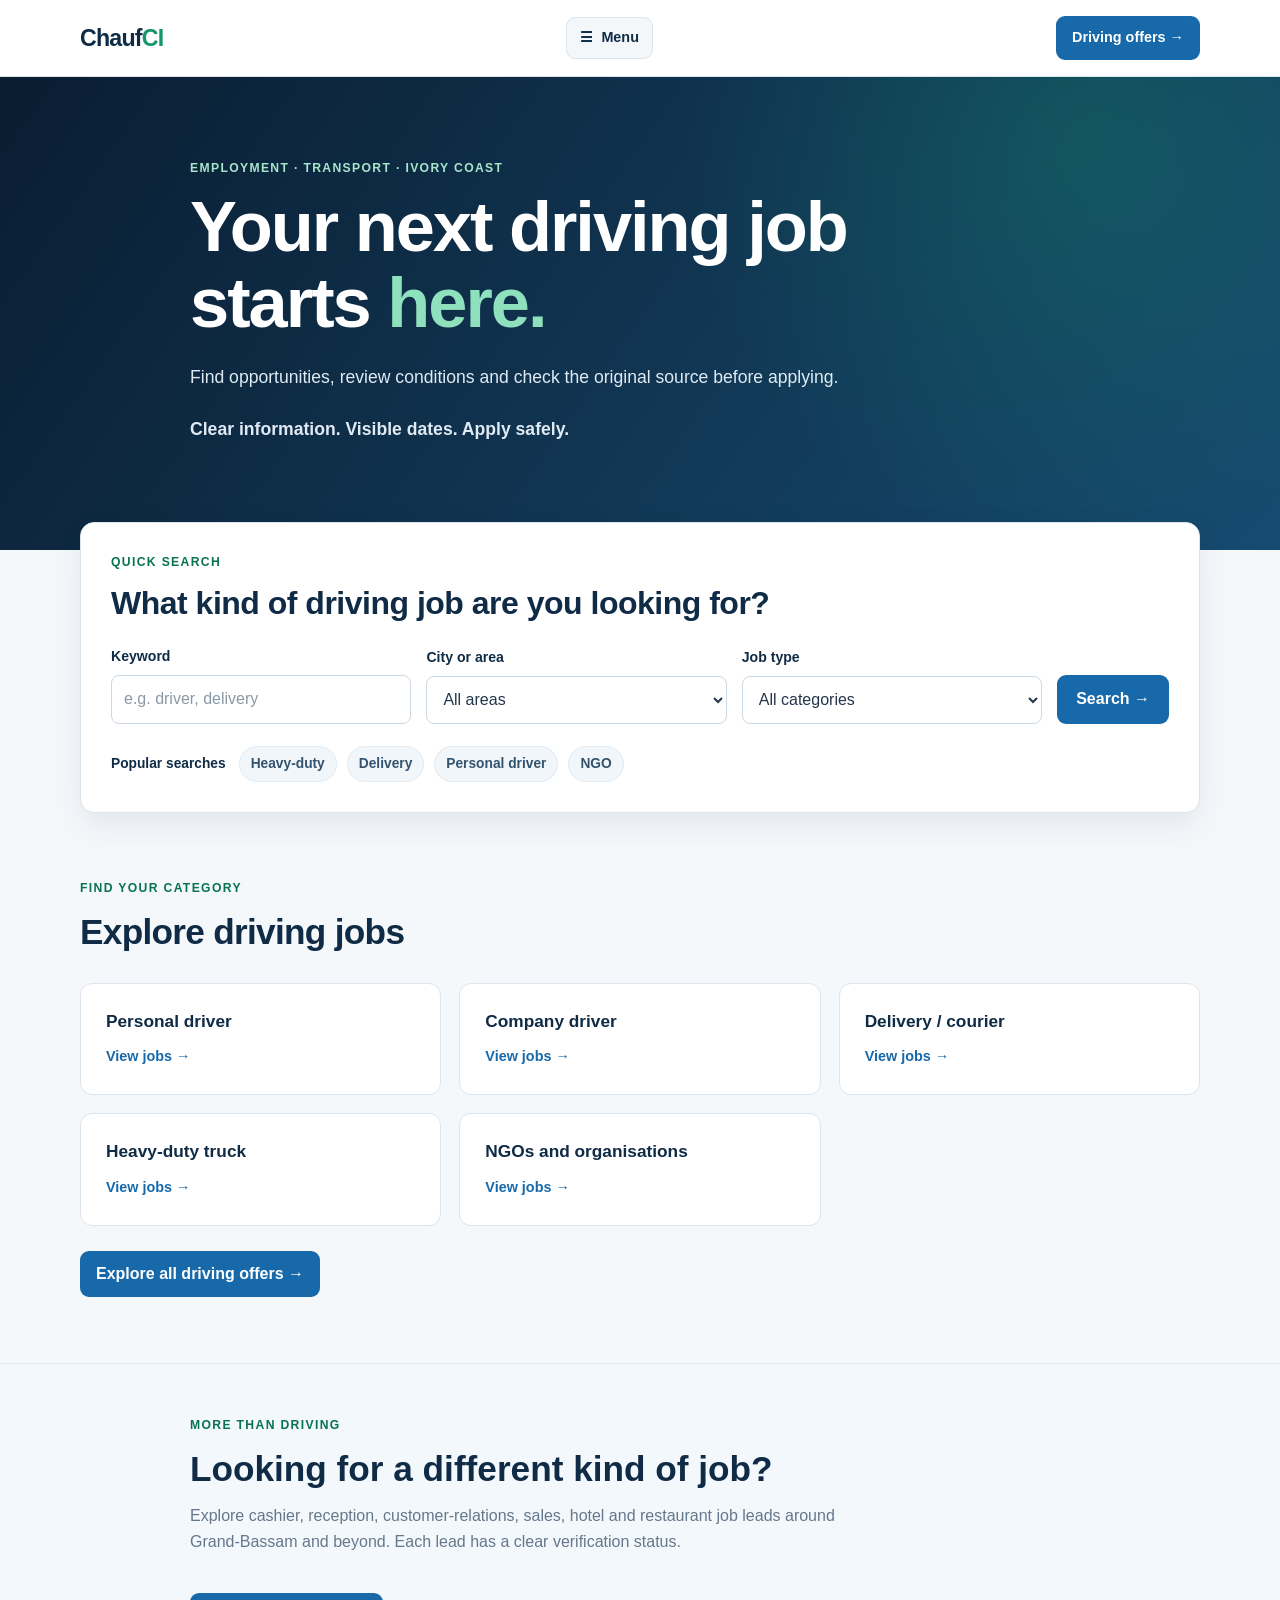
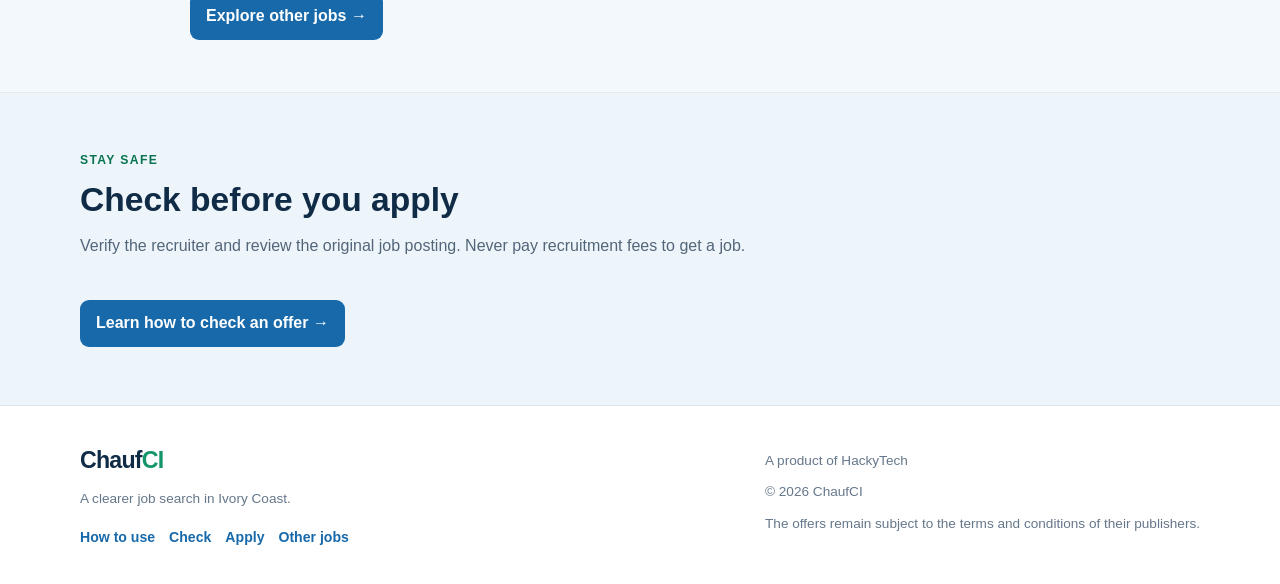
==== index.html @ e32bd2e8 "Remove public GitHub profile link from HackyTech attribution" ====
<!doctype html>
<html lang="en">
<head>
  <meta charset="utf-8">
  <meta name="viewport" content="width=device-width, initial-scale=1">
  <meta name="theme-color" content="#102b46">
  <meta name="description" content="Discover driver jobs and other work opportunities across Côte d'Ivoire with ChaufCI.">
  <title>ChaufCI — Jobs in Côte d'Ivoire</title>
  <link rel="stylesheet" href="style.css">
  <style>
    .careers-promo { padding: 52px 0; background: #f3f8fc; border-top: 1px solid #e1ebf3; }
    .careers-promo .container { max-width: 900px; }
    .careers-promo h2 { margin: 0 0 12px; color: var(--navy); font-size: clamp(1.6rem, 3vw, 2.2rem); }
    .careers-promo .button { display: inline-flex; align-items: center; justify-content: center; min-height: 45px; margin-top: 10px; padding: 10px 16px; color: #fff; background: var(--blue); border-radius: 9px; font-weight: 750; }
  </style>
</head>
<body>
  <header class="site-header">
    <div class="container">
      <a class="logo" href="index.html" aria-label="ChaufCI home">Chauf<span class="logo-accent">CI</span></a>
      <details class="nav-drawer">
        <summary aria-label="Open navigation menu"><span aria-hidden="true">☰</span><span>Menu</span></summary>
        <nav aria-label="Main navigation">
          <a href="jobs.html">Driving jobs</a>
          <a href="careers.html">Other jobs · Careers</a>
          <a href="how-to-use.html">How to use</a>
          <a href="check.html">Check</a>
          <a href="apply.html">Apply</a>
        </nav>
      </details>
      <a class="nav-cta" href="jobs.html">Driving offers →</a>
    </div>
  </header>
  <main>
    <section class="hero">
      <div class="container">
        <p class="eyebrow">EMPLOYMENT · TRANSPORT · IVORY COAST</p>
        <h1>Your next driving job starts <span>here.</span></h1>
        <p>Find opportunities, review conditions and check the original source before applying.</p>
        <p class="trust-line">Clear information. Visible dates. Apply safely.</p>
      </div>
    </section>
    <section class="search-section home-search">
      <div class="container">
        <p class="section-kicker">QUICK SEARCH</p>
        <h2>What kind of driving job are you looking for?</h2>
        <form id="home-search-form" action="jobs.html" method="get">
          <div class="field"><label for="home-keyword">Keyword</label><input id="home-keyword" name="keyword" type="search" placeholder="e.g. driver, delivery"></div>
          <div class="field"><label for="home-city">City or area</label><select id="home-city" name="city"><option value="">All areas</option><option value="Abidjan">Abidjan</option><option value="Soubré">Soubré</option><option value="Côte d'Ivoire">Other regions</option></select></div>
          <div class="field"><label for="home-category">Job type</label><select id="home-category" name="category"><option value="">All categories</option><option value="personnel">Personal driver</option><option value="entreprise">Company driver</option><option value="livraison">Delivery / courier</option><option value="poids-lourd">Heavy-duty truck</option><option value="organisation">NGO / organisation</option></select></div>
          <button type="submit">Search →</button>
        </form>
        <div class="home-popular"><strong>Popular searches</strong><a href="jobs.html?category=poids-lourd">Heavy-duty</a><a href="jobs.html?category=livraison">Delivery</a><a href="jobs.html?category=personnel">Personal driver</a><a href="jobs.html?category=organisation">NGO</a></div>
      </div>
    </section>
    <section class="section home-categories">
      <div class="container">
        <p class="section-kicker">FIND YOUR CATEGORY</p><h2>Explore driving jobs</h2>
        <div class="steps-grid">
          <a class="step-card category-card" href="jobs.html?category=personnel"><h3>Personal driver</h3><span>View jobs →</span></a>
          <a class="step-card category-card" href="jobs.html?category=entreprise"><h3>Company driver</h3><span>View jobs →</span></a>
          <a class="step-card category-card" href="jobs.html?category=livraison"><h3>Delivery / courier</h3><span>View jobs →</span></a>
          <a class="step-card category-card" href="jobs.html?category=poids-lourd"><h3>Heavy-duty truck</h3><span>View jobs →</span></a>
          <a class="step-card category-card" href="jobs.html?category=organisation"><h3>NGOs and organisations</h3><span>View jobs →</span></a>
        </div>
        <a class="button" href="jobs.html">Explore all driving offers →</a>
      </div>
    </section>
    <section class="careers-promo">
      <div class="container">
        <p class="section-kicker">MORE THAN DRIVING</p>
        <h2>Looking for a different kind of job?</h2>
        <p class="section-description">Explore cashier, reception, customer-relations, sales, hotel and restaurant job leads around Grand-Bassam and beyond. Each lead has a clear verification status.</p>
        <a class="button" href="careers.html">Explore other jobs →</a>
      </div>
    </section>
    <section class="safety-section">
      <div class="container"><div class="safety-content">
        <p class="section-kicker">STAY SAFE</p><h2>Check before you apply</h2>
        <p>Verify the recruiter and review the original job posting. Never pay recruitment fees to get a job.</p>
        <a href="check.html">Learn how to check an offer →</a>
      </div></div>
    </section>
  </main>
  <footer class="site-footer"><div class="container">
    <div><a class="logo" href="index.html">Chauf<span class="logo-accent">CI</span></a><p>A clearer job search in Ivory Coast.</p><nav class="footer-links" aria-label="Job seeker guide"><a href="how-to-use.html">How to use</a><a href="check.html">Check</a><a href="apply.html">Apply</a><a href="careers.html">Other jobs</a></nav></div>
    <div class="footer-credit"><p>A product of HackyTech</p><p>© <span id="year">2026</span> ChaufCI</p><p>The offers remain subject to the terms and conditions of their publishers.</p></div>
  </div></footer>
</body>
</html>
---- style.css ----
/* ==========================================
   ChaufCI — Complete responsive stylesheet
   ========================================== */

:root {
  color-scheme: light;
  --navy: #102b46;
  --navy-deep: #0a1d31;
  --blue: #1769aa;
  --blue-dark: #12558c;
  --green: #14966a;
  --green-dark: #08734e;
  --soft-blue: #eaf3fb;
  --soft-green: #effaf4;
  --background: #f5f8fb;
  --surface: #ffffff;
  --text: #24364a;
  --muted: #65778a;
  --border: #dce5ed;
  --shadow: 0 12px 32px rgba(16, 43, 70, 0.08);
  --radius: 14px;
  --container-width: 1120px;
}

* {
  box-sizing: border-box;
}

html {
  scroll-behavior: smooth;
  scroll-padding-top: 24px;
}

body {
  margin: 0;
  color: var(--text);
  background: var(--background);
  font-family: -apple-system, BlinkMacSystemFont, "Segoe UI",
    Roboto, Helvetica, Arial, sans-serif;
  font-size: 16px;
  line-height: 1.65;
  -webkit-font-smoothing: antialiased;
}

img {
  max-width: 100%;
  height: auto;
}

a {
  color: var(--blue);
  text-decoration: none;
}

a:hover {
  color: var(--blue-dark);
}

button,
input,
select {
  font: inherit;
}

button,
select {
  cursor: pointer;
}

button:focus-visible,
input:focus-visible,
select:focus-visible,
a:focus-visible,
summary:focus-visible {
  outline: 3px solid #78b7ef;
  outline-offset: 3px;
}

button:disabled {
  cursor: not-allowed;
  opacity: 0.65;
}

h1,
h2,
h3,
p {
  overflow-wrap: anywhere;
}

h1,
h2,
h3 {
  color: var(--navy);
  line-height: 1.25;
}

p {
  margin-top: 0;
}

.container {
  width: min(var(--container-width), calc(100% - 40px));
  margin-inline: auto;
}

/* Header and navigation */

.site-header {
  position: relative;
  z-index: 10;
  background: var(--surface);
  border-bottom: 1px solid var(--border);
}

.site-header > .container {
  min-height: 76px;
  display: flex;
  align-items: center;
  justify-content: space-between;
  gap: 22px;
}

.logo {
  display: inline-flex;
  align-items: center;
  color: var(--navy);
  font-size: 1.45rem;
  font-weight: 900;
  letter-spacing: -0.8px;
  white-space: nowrap;
}

.logo:hover {
  color: var(--navy);
}

.logo-accent {
  color: var(--green);
}

.site-header nav {
  display: flex;
  align-items: center;
  gap: 22px;
}

.site-header nav a {
  color: #42566b;
  font-size: 0.92rem;
  font-weight: 650;
}

.site-header nav a:hover {
  color: var(--blue);
}

.nav-cta {
  display: inline-flex;
  align-items: center;
  justify-content: center;
  min-height: 44px;
  padding: 10px 16px;
  color: #fff;
  background: var(--blue);
  border-radius: 9px;
  font-size: 0.9rem;
  font-weight: 750;
  white-space: nowrap;
}

.nav-cta:hover {
  color: #fff;
  background: var(--navy);
}

/* Homepage dropdown menu */

.nav-drawer {
  position: relative;
}

.nav-drawer summary {
  display: flex;
  align-items: center;
  justify-content: center;
  gap: 8px;
  min-height: 42px;
  padding: 8px 13px;
  color: var(--navy);
  background: #f4f7fa;
  border: 1px solid var(--border);
  border-radius: 9px;
  cursor: pointer;
  font-size: 0.9rem;
  font-weight: 750;
  list-style: none;
}

.nav-drawer summary::-webkit-details-marker {
  display: none;
}

.nav-drawer[open] summary {
  background: var(--soft-blue);
  border-color: #b8d4eb;
}

.nav-drawer nav {
  position: absolute;
  top: calc(100% + 10px);
  left: 0;
  z-index: 20;
  display: grid;
  min-width: 205px;
  gap: 0;
  padding: 7px;
  background: #fff;
  border: 1px solid var(--border);
  border-radius: 12px;
  box-shadow: var(--shadow);
}

.nav-drawer nav a {
  display: block;
  padding: 11px 12px;
  border-radius: 7px;
}

.nav-drawer nav a:hover {
  background: var(--soft-blue);
}

/* Homepage hero */

.hero {
  padding: 82px 0 88px;
  color: #fff;
  background:
    radial-gradient(
      circle at 85% 15%,
      rgba(20, 150, 106, 0.28),
      transparent 35%
    ),
    linear-gradient(125deg, var(--navy-deep), #164b70);
}

.hero .container {
  max-width: 900px;
}

.eyebrow,
.section-kicker {
  margin: 0 0 12px;
  color: var(--green-dark);
  font-size: 0.76rem;
  font-weight: 850;
  letter-spacing: 1.35px;
  line-height: 1.5;
}

.hero .eyebrow {
  color: #a8e6cc;
}

.hero h1 {
  max-width: 850px;
  margin: 0 0 22px;
  color: #fff;
  font-size: clamp(2.5rem, 6vw, 4.4rem);
  font-weight: 900;
  letter-spacing: -2px;
  line-height: 1.08;
}

.hero h1 span {
  color: #8fe0bd;
}

.hero p:not(.eyebrow) {
  max-width: 660px;
  color: #e0eaf3;
  font-size: 1.1rem;
}

.hero .trust-line {
  margin-top: 23px;
  font-size: 0.9rem;
  font-weight: 650;
}

/* Search forms */

.search-section {
  position: relative;
  z-index: 2;
}

.home-search {
  margin-top: -28px;
}

.home-search > .container,
.jobs-search > .container {
  padding: 30px;
  background: #fff;
  border: 1px solid var(--border);
  border-radius: var(--radius);
  box-shadow: var(--shadow);
}

.search-section h2 {
  margin: 0 0 22px;
  font-size: clamp(1.45rem, 3vw, 2rem);
  letter-spacing: -0.5px;
}

.search-section form {
  display: grid;
  grid-template-columns: repeat(3, minmax(0, 1fr)) auto;
  align-items: end;
  gap: 15px;
}

.field {
  min-width: 0;
}

.field label {
  display: block;
  margin-bottom: 7px;
  color: var(--navy);
  font-size: 0.88rem;
  font-weight: 750;
}

.field input,
.field select {
  width: 100%;
  min-height: 48px;
  padding: 10px 12px;
  color: var(--text);
  background: #fff;
  border: 1px solid #ccd8e3;
  border-radius: 8px;
}

.field input::placeholder {
  color: #8a99a8;
}

.field input:focus,
.field select:focus {
  border-color: var(--blue);
}

.search-section form > button,
.empty-state button {
  min-height: 48px;
  padding: 11px 19px;
  color: #fff;
  background: var(--blue);
  border: 0;
  border-radius: 9px;
  font-weight: 800;
  white-space: nowrap;
}

.search-section form > button:hover,
.empty-state button:hover {
  background: var(--navy);
}

.home-popular {
  display: flex;
  flex-wrap: wrap;
  align-items: center;
  gap: 10px;
  margin-top: 22px;
  font-size: 0.86rem;
}

.home-popular strong {
  margin-right: 3px;
  color: var(--navy);
}

.home-popular a {
  padding: 6px 11px;
  color: #34536e;
  background: #f1f6fa;
  border: 1px solid #e2eaf1;
  border-radius: 999px;
  font-weight: 650;
}

.home-popular a:hover {
  color: var(--blue);
  background: var(--soft-blue);
}

/* Homepage category cards */

.section {
  padding: 66px 0;
}

.section > .container > h2,
.jobs-search h2 {
  margin-top: 0;
  color: var(--navy);
  font-size: clamp(1.65rem, 3vw, 2.2rem);
  font-weight: 850;
  letter-spacing: -0.7px;
  line-height: 1.25;
}

.section-description {
  max-width: 680px;
  margin: 0 0 28px;
  color: var(--muted);
}

.steps-grid {
  display: grid;
  grid-template-columns: repeat(3, minmax(0, 1fr));
  gap: 18px;
  margin-top: 28px;
}

.step-card,
.category-card {
  min-width: 0;
  padding: 25px;
  background: #fff;
  border: 1px solid var(--border);
  border-radius: 12px;
}

.category-card {
  display: block;
  color: var(--text);
  text-decoration: none;
  transition:
    transform 0.2s ease,
    box-shadow 0.2s ease,
    border-color 0.2s ease;
}

.category-card:hover {
  color: var(--text);
  border-color: #a9c9e4;
  box-shadow: var(--shadow);
  transform: translateY(-3px);
}

.category-card h3 {
  margin: 0 0 10px;
  color: var(--navy);
  font-size: 1.08rem;
  line-height: 1.4;
}

.category-card p {
  margin: 0 0 18px;
  color: var(--muted);
  font-size: 0.93rem;
}

.category-card > span:last-child {
  color: var(--blue);
  font-size: 0.9rem;
  font-weight: 800;
}

.category-card .step-number {
  margin-bottom: 18px;
}

.home-categories .button,
.safety-content > a {
  display: inline-flex;
  align-items: center;
  justify-content: center;
  min-height: 45px;
  margin-top: 25px;
  padding: 10px 16px;
  color: #fff;
  background: var(--blue);
  border-radius: 9px;
  font-weight: 750;
}

.home-categories .button:hover,
.safety-content > a:hover {
  color: #fff;
  background: var(--navy);
}

/* Safety section */

.safety-section {
  padding: 58px 0;
  background: #edf5fb;
  border-top: 1px solid #dfeaf3;
}

.safety-content {
  max-width: 820px;
}

.safety-content .section-kicker {
  margin-bottom: 10px;
}

.safety-content h2 {
  margin: 0 0 12px;
  font-size: clamp(1.6rem, 3vw, 2.1rem);
}

.safety-content p:not(.section-kicker) {
  max-width: 760px;
  color: #536579;
}

/* Job search page hero */

.jobs-page-hero {
  padding: 52px 0 65px;
  color: #fff;
  background:
    radial-gradient(
      circle at 85% 15%,
      rgba(20, 150, 106, 0.25),
      transparent 35%
    ),
    linear-gradient(125deg, var(--navy-deep), #123d60);
}

.jobs-page-hero .eyebrow {
  color: #b8e6d5;
}

.jobs-page-hero h1 {
  max-width: 780px;
  margin: 0 0 16px;
  color: #fff;
  font-size: clamp(2rem, 5vw, 3.4rem);
  font-weight: 850;
  letter-spacing: -1.5px;
  line-height: 1.15;
}

.jobs-page-hero h1 span {
  color: #8fe0bd;
}

.jobs-page-hero p:last-child {
  max-width: 680px;
  margin-bottom: 0;
  color: #d9e7f2;
}

.jobs-search {
  margin-top: -25px;
}

.jobs-search .section-kicker {
  margin-bottom: 8px;
}

.jobs-search > .container > p:not(.section-kicker) {
  margin-top: 0;
}

.jobs-search form {
  margin-top: 20px;
}

.quick-filters {
  display: flex;
  flex-wrap: wrap;
  align-items: center;
  gap: 9px;
  margin-top: 20px;
}

.quick-filters > span {
  color: var(--muted);
  font-size: 0.86rem;
  font-weight: 700;
}

.quick-filters [data-filter] {
  min-height: 36px;
  padding: 6px 12px;
  color: #38526b;
  background: #f8fafc;
  border: 1px solid var(--border);
  border-radius: 8px;
  font-size: 0.82rem;
  font-weight: 700;
}

.quick-filters [data-filter]:hover,
.quick-filters [data-filter].active {
  color: #0f568d;
  background: var(--soft-blue);
  border-color: #9fc7e8;
}

/* Job results */

.jobs-section {
  padding-top: 48px;
}

.section-heading {
  display: flex;
  align-items: center;
  justify-content: space-between;
  gap: 20px;
  margin-bottom: 25px;
}

.section-heading > div {
  min-width: 0;
}

.section-heading h2 {
  margin: 0 0 10px;
}

.section-heading .section-description {
  margin-bottom: 0;
}

#result-count {
  flex-shrink: 0;
  padding: 7px 12px;
  color: var(--navy);
  background: var(--soft-blue);
  border: 1px solid #d6e7f5;
  border-radius: 8px;
  font-size: 0.88rem;
  font-weight: 800;
}

.listing-status {
  display: flex;
  align-items: flex-start;
  gap: 13px;
  margin: 0 0 22px;
  padding: 17px 19px;
  background: var(--soft-green);
  border: 1px solid #d3eee0;
  border-radius: 12px;
}

.status-dot {
  flex: 0 0 10px;
  width: 10px;
  height: 10px;
  margin-top: 7px;
  background: var(--green);
  border-radius: 50%;
}

.listing-status strong {
  color: var(--navy);
}

.listing-status p {
  margin: 3px 0 0;
  color: var(--muted);
  font-size: 0.9rem;
}

/* Individual job cards */

.job-list {
  display: grid;
  gap: 18px;
}

.job-card {
  min-width: 0;
  padding: 25px;
  background: #fff;
  border: 1px solid var(--border);
  border-radius: var(--radius);
  box-shadow: 0 4px 16px rgba(16, 43, 70, 0.035);
}

.job-card-top {
  display: flex;
  justify-content: space-between;
  gap: 15px;
}

.job-badge {
  display: inline-flex;
  align-items: center;
  margin-bottom: 10px;
  padding: 5px 9px;
  color: var(--green-dark);
  background: var(--soft-green);
  border: 1px solid #d3eee0;
  border-radius: 999px;
  font-size: 0.75rem;
  font-weight: 800;
}

.job-card h3 {
  margin: 0 0 7px;
  font-size: clamp(1.15rem, 2.5vw, 1.45rem);
}

.job-company {
  margin-bottom: 16px;
  color: var(--muted);
  font-size: 0.92rem;
}

.job-details {
  display: flex;
  flex-wrap: wrap;
  gap: 8px;
  margin: 15px 0;
}

.job-details span {
  padding: 6px 10px;
  color: #425b72;
  background: #f2f6fa;
  border-radius: 7px;
  font-size: 0.82rem;
}

.job-salary {
  margin: 12px 0;
  color: var(--navy);
  font-size: 1rem;
  font-weight: 800;
}

.job-description {
  color: #4d6073;
  font-size: 0.94rem;
  white-space: normal;
}

.job-description strong {
  color: var(--navy);
}

.job-updated {
  margin: 9px 0;
  color: var(--muted);
  font-size: 0.83rem;
}

.job-actions {
  display: flex;
  flex-wrap: wrap;
  gap: 10px;
  margin-top: 20px;
  padding-top: 17px;
  border-top: 1px solid #e8eef3;
}

.apply-link {
  display: inline-flex;
  align-items: center;
  justify-content: center;
  min-height: 43px;
  padding: 10px 15px;
  color: #fff;
  background: var(--blue);
  border-radius: 8px;
  font-size: 0.9rem;
  font-weight: 750;
}

.apply-link:hover {
  color: #fff;
  background: var(--navy);
}

/* Empty, loading and error states */

.empty-state {
  margin: 24px 0;
  padding: 38px 22px;
  text-align: center;
  background: #fff;
  border: 1px dashed #cbd8e4;
  border-radius: var(--radius);
}

.empty-state[hidden],
.job-list[hidden] {
  display: none !important;
}

.empty-icon {
  margin-bottom: 12px;
  color: var(--blue);
  font-size: 2.5rem;
  line-height: 1;
}

.empty-state h3 {
  margin: 0 0 10px;
}

.empty-state p {
  max-width: 540px;
  margin: 0 auto 20px;
  color: var(--muted);
}

.source-note {
  margin: 24px 0;
  padding: 17px 19px;
  color: #536579;
  background: #fff;
  border: 1px solid var(--border);
  border-radius: 10px;
  font-size: 0.92rem;
}

.source-note strong {
  color: var(--navy);
}

/* Footer */

.site-footer {
  padding: 35px 0;
  background: #fff;
  border-top: 1px solid var(--border);
}

.site-footer > .container {
  display: flex;
  align-items: flex-start;
  justify-content: space-between;
  gap: 30px;
}

.site-footer p {
  max-width: 520px;
  margin: 9px 0 0;
  color: var(--muted);
  font-size: 0.85rem;
}

.footer-links {
  display: flex;
  flex-wrap: wrap;
  gap: 14px;
  margin-top: 15px;
}

.footer-links a {
  font-size: 0.88rem;
  font-weight: 650;
}

.footer-credit {
  max-width: 470px;
}

/* Responsive layouts */

@media (max-width: 850px) {
  .site-header > .container {
    gap: 13px;
  }

  .site-header nav {
    gap: 13px;
  }

  .search-section form {
    grid-template-columns: repeat(2, minmax(0, 1fr));
  }

  .steps-grid {
    grid-template-columns: repeat(2, minmax(0, 1fr));
  }
}

@media (max-width: 600px) {
  .container {
    width: min(var(--container-width), calc(100% - 28px));
  }

  .site-header > .container {
    min-height: 68px;
    flex-wrap: wrap;
    padding-top: 10px;
    padding-bottom: 10px;
  }

  .logo {
    font-size: 1.28rem;
  }

  .nav-drawer {
    margin-left: auto;
  }

  .nav-drawer nav {
    right: 0;
    left: auto;
  }

  .nav-cta {
    min-height: 39px;
    padding: 8px 10px;
    font-size: 0.8rem;
  }

  .site-header nav {
    order: 4;
    width: 100%;
    justify-content: space-between;
    padding-top: 10px;
    border-top: 1px solid var(--border);
  }

  .site-header nav a {
    font-size: 0.83rem;
  }

  .hero {
    padding: 56px 0 62px;
  }

  .hero h1 {
    font-size: clamp(2.25rem, 10vw, 3.25rem);
    letter-spacing: -1.3px;
  }

  .hero p:not(.eyebrow) {
    font-size: 1rem;
  }

  .home-search > .container,
  .jobs-search > .container {
    padding: 19px;
  }

  .search-section form {
    grid-template-columns: 1fr;
    gap: 14px;
  }

  .search-section form > button {
    width: 100%;
  }

  .home-popular {
    align-items: flex-start;
  }

  .home-popular strong {
    width: 100%;
  }

  .section {
    padding: 45px 0;
  }

  .steps-grid {
    grid-template-columns: 1fr;
    gap: 13px;
    margin-top: 23px;
  }

  .category-card,
  .step-card {
    padding: 20px;
  }

  .safety-section {
    padding: 42px 0;
  }

  .jobs-page-hero {
    padding: 42px 0 55px;
  }

  .jobs-page-hero h1 {
    font-size: clamp(2rem, 9vw, 2.8rem);
    letter-spacing: -0.8px;
  }

  .quick-filters {
    align-items: flex-start;
  }

  .quick-filters > span {
    width: 100%;
  }

  .section-heading {
    align-items: flex-start;
    flex-direction: column;
    gap: 13px;
  }

  .listing-status {
    padding: 14px;
  }

  .job-card {
    padding: 19px;
  }

  .job-details {
    gap: 7px;
  }

  .job-actions,
  .apply-link {
    width: 100%;
  }

  .site-footer > .container {
    flex-direction: column;
    gap: 20px;
  }

  .footer-credit {
    max-width: none;
  }
}

@media (max-width: 360px) {
  .nav-cta {
    padding-inline: 8px;
    font-size: 0.74rem;
  }

  .nav-drawer summary {
    padding-inline: 9px;
  }

  .hero h1 {
    font-size: 2.1rem;
  }
}

@media (prefers-reduced-motion: reduce) {
  *,
  *::before,
  *::after {
    scroll-behavior: auto !important;
    transition-duration: 0.01ms !important;
    animation-duration: 0.01ms !important;
    animation-iteration-count: 1 !important;
  }
}
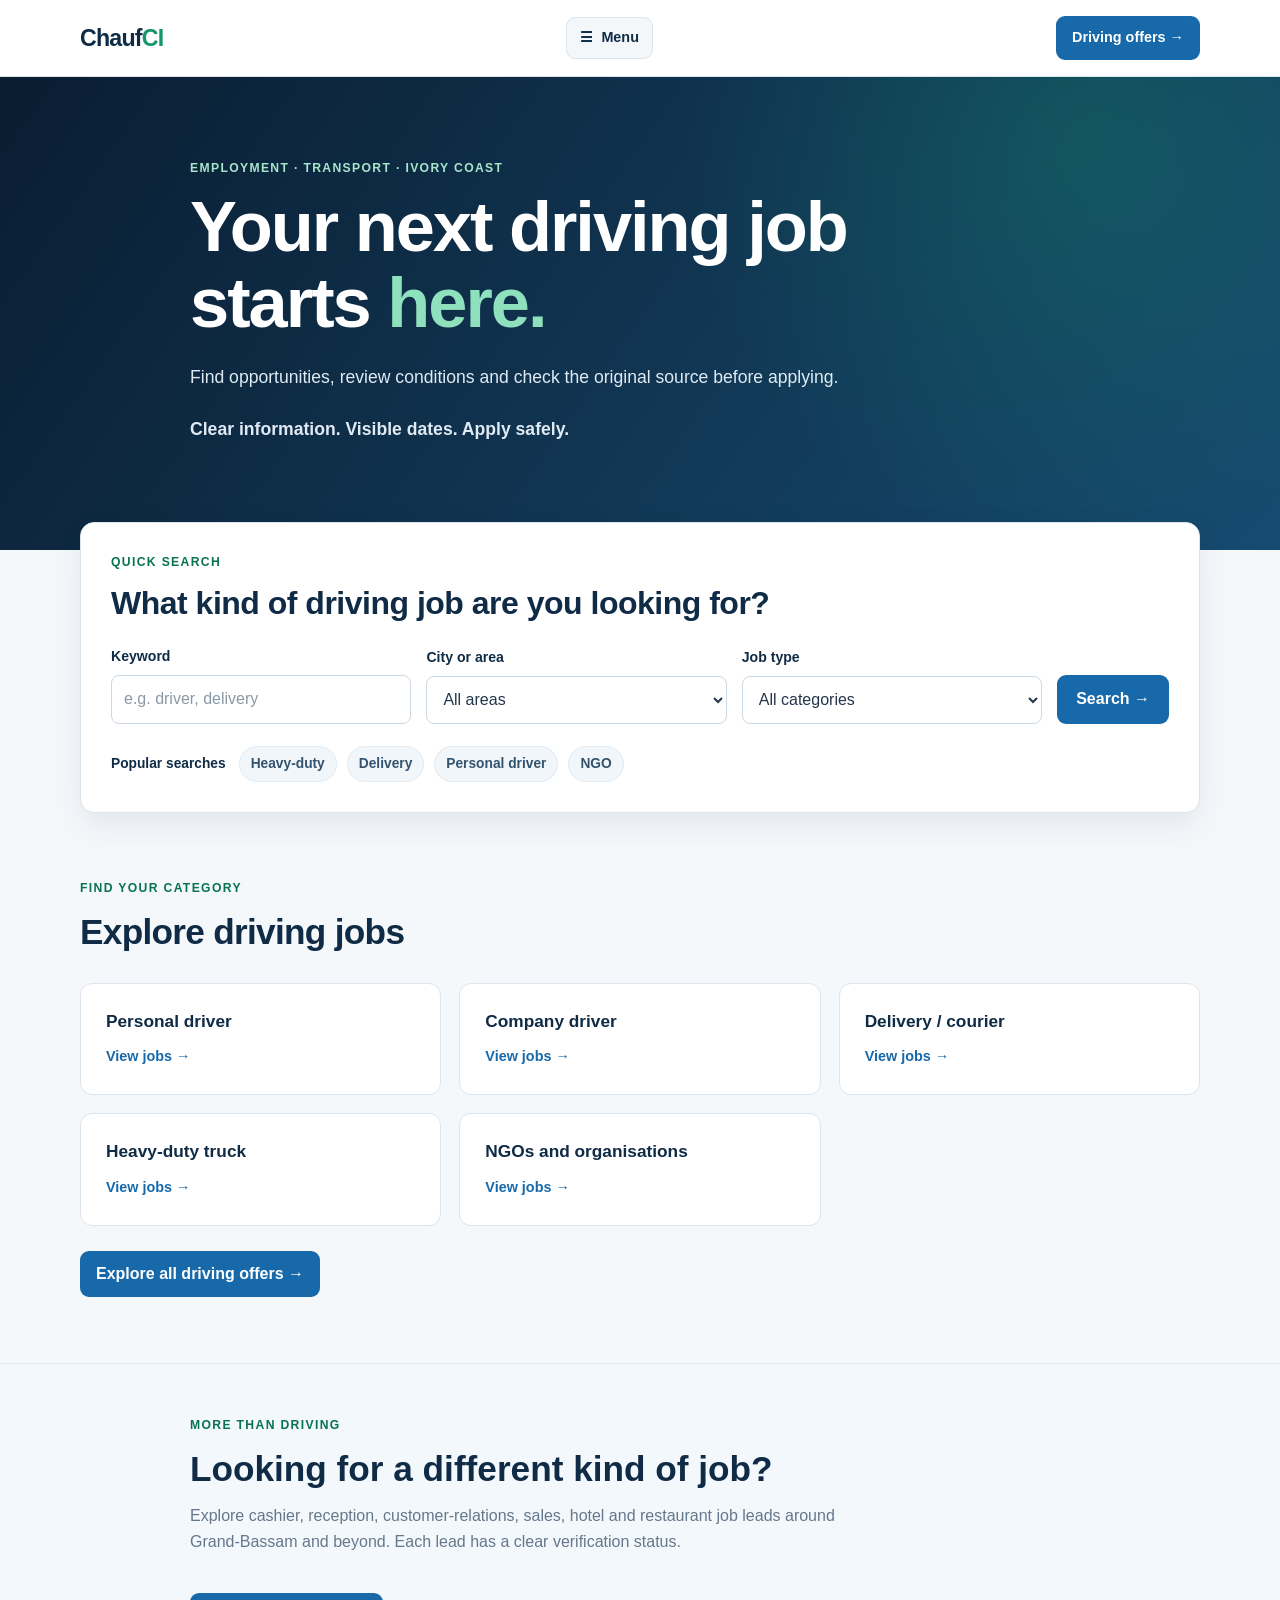
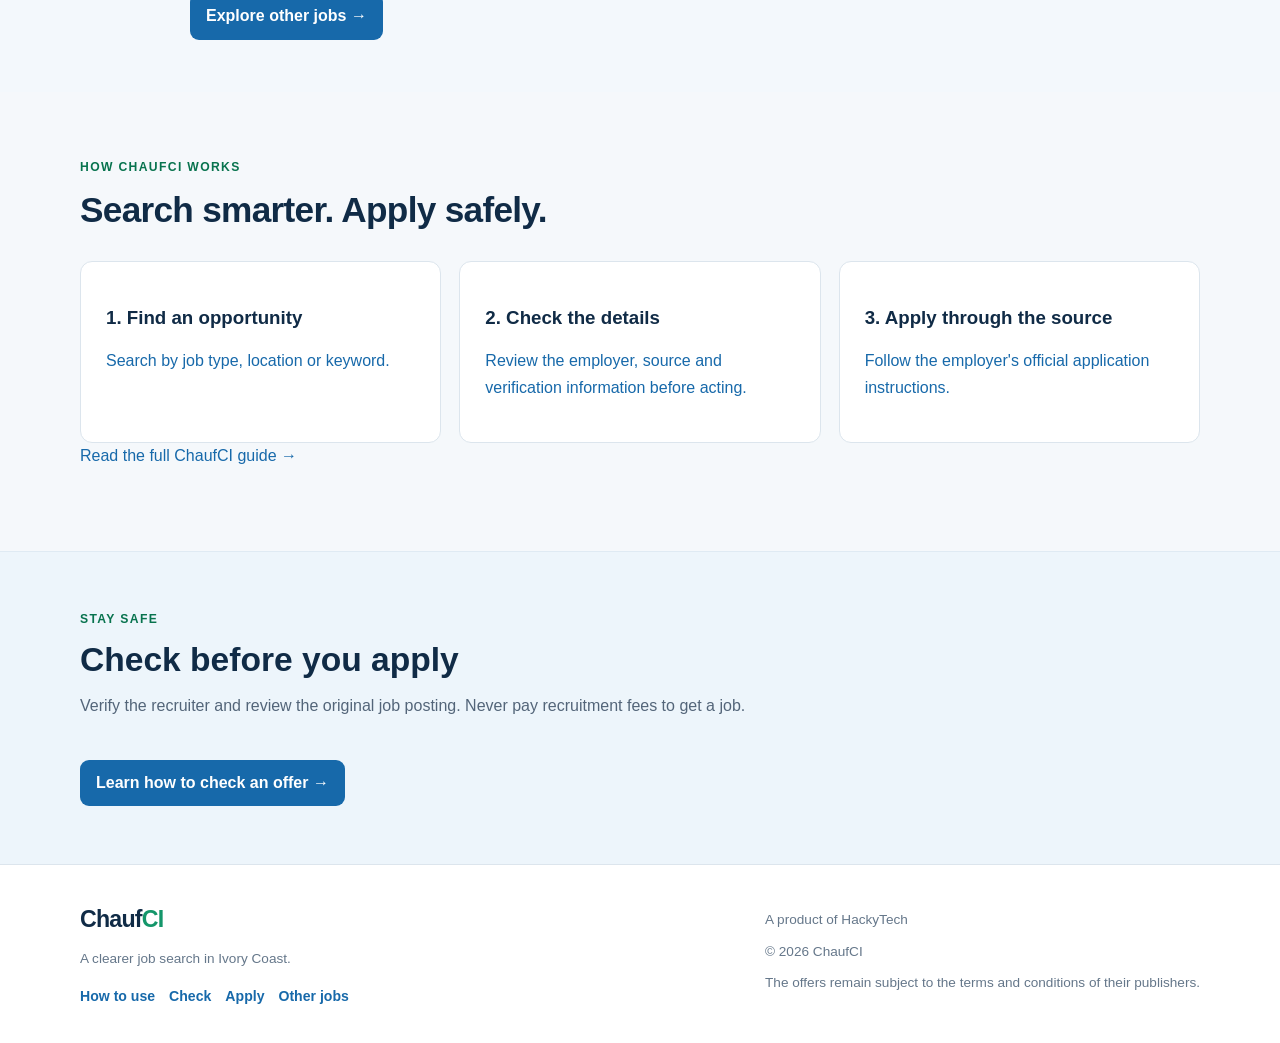
==== commit 3b3f4965: "Add homepage how-it-works section and restore guide destination" ====
--- a/index.html
+++ b/index.html
@@ -74,6 +74,18 @@
         <a class="button" href="careers.html">Explore other jobs →</a>
       </div>
     </section>
+    <section id="how" class="section">
+      <div class="container">
+        <p class="section-kicker">HOW CHAUFCI WORKS</p>
+        <h2>Search smarter. Apply safely.</h2>
+        <div class="steps-grid">
+          <a class="step-card" href="jobs.html"><h3>1. Find an opportunity</h3><p>Search by job type, location or keyword.</p></a>
+          <a class="step-card" href="check.html"><h3>2. Check the details</h3><p>Review the employer, source and verification information before acting.</p></a>
+          <a class="step-card" href="apply.html"><h3>3. Apply through the source</h3><p>Follow the employer's official application instructions.</p></a>
+        </div>
+        <p><a href="how-to-use.html">Read the full ChaufCI guide →</a></p>
+      </div>
+    </section>
     <section class="safety-section">
       <div class="container"><div class="safety-content">
         <p class="section-kicker">STAY SAFE</p><h2>Check before you apply</h2>
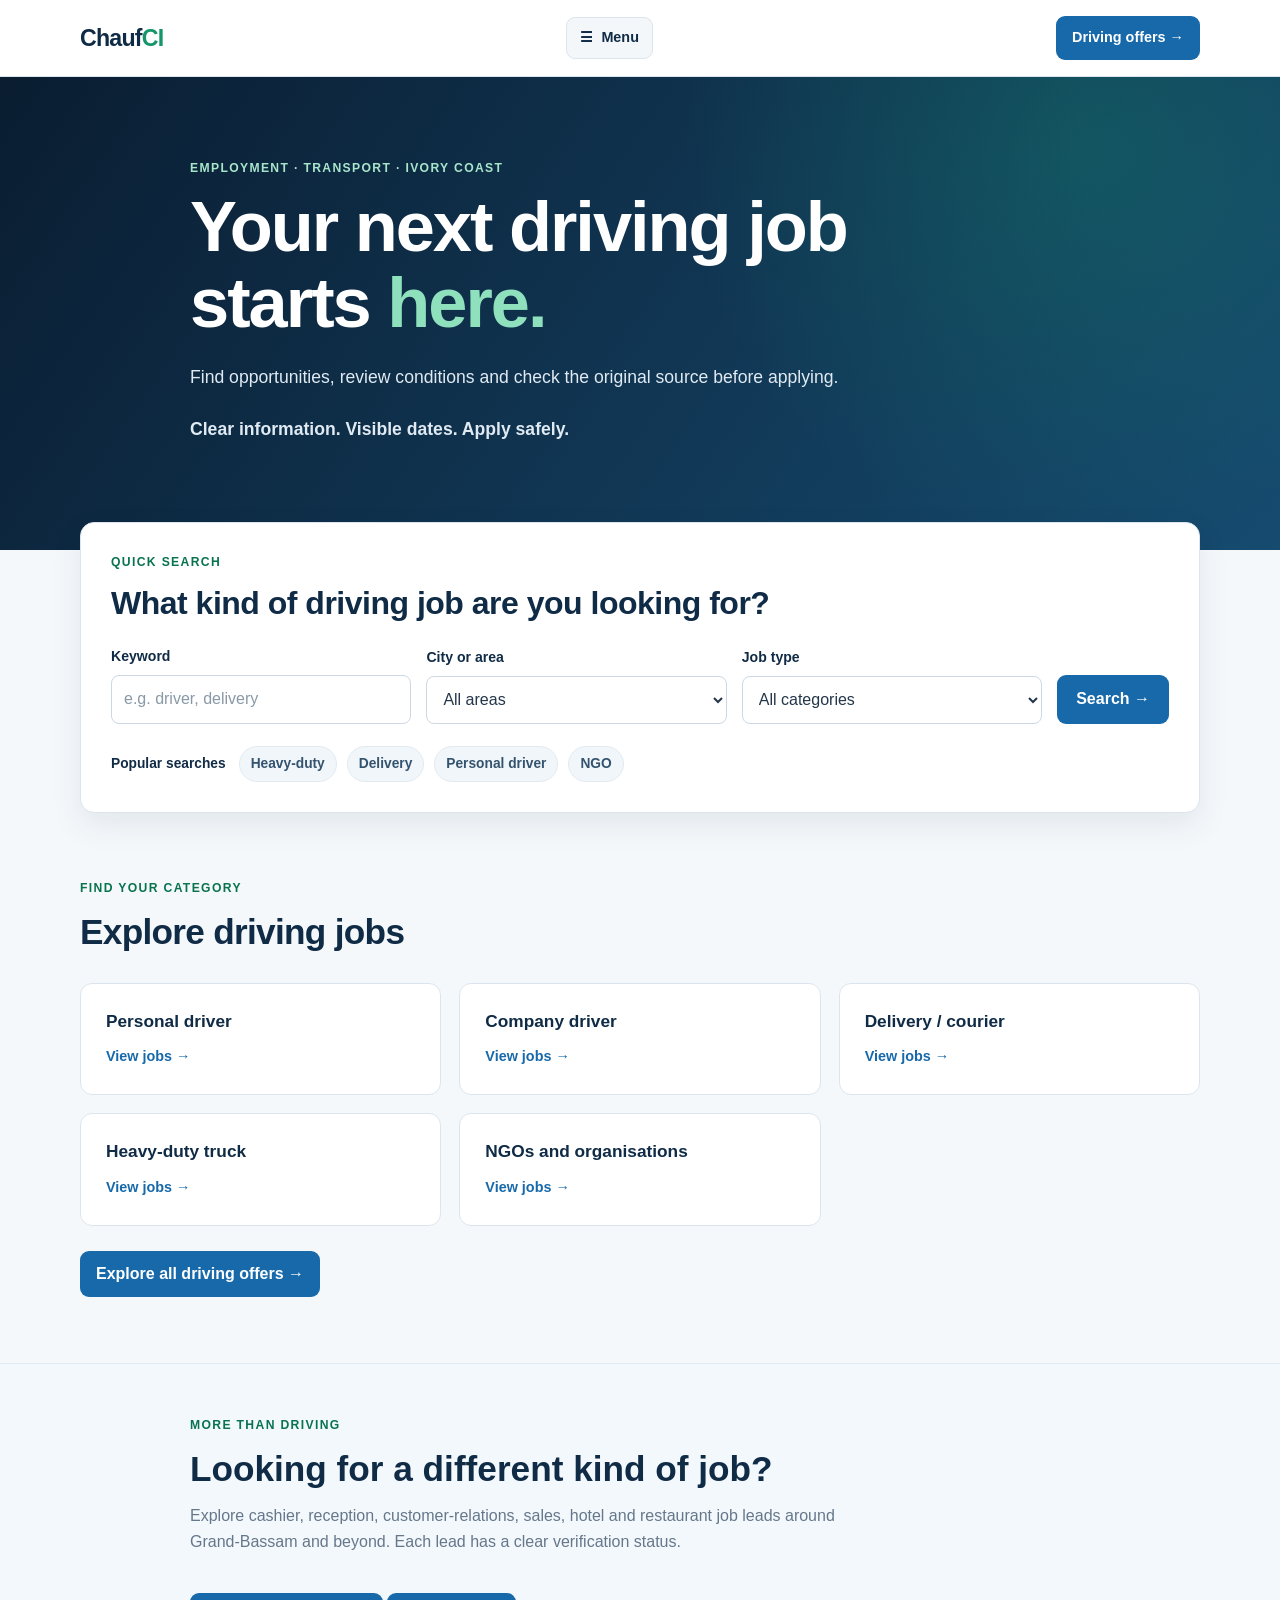
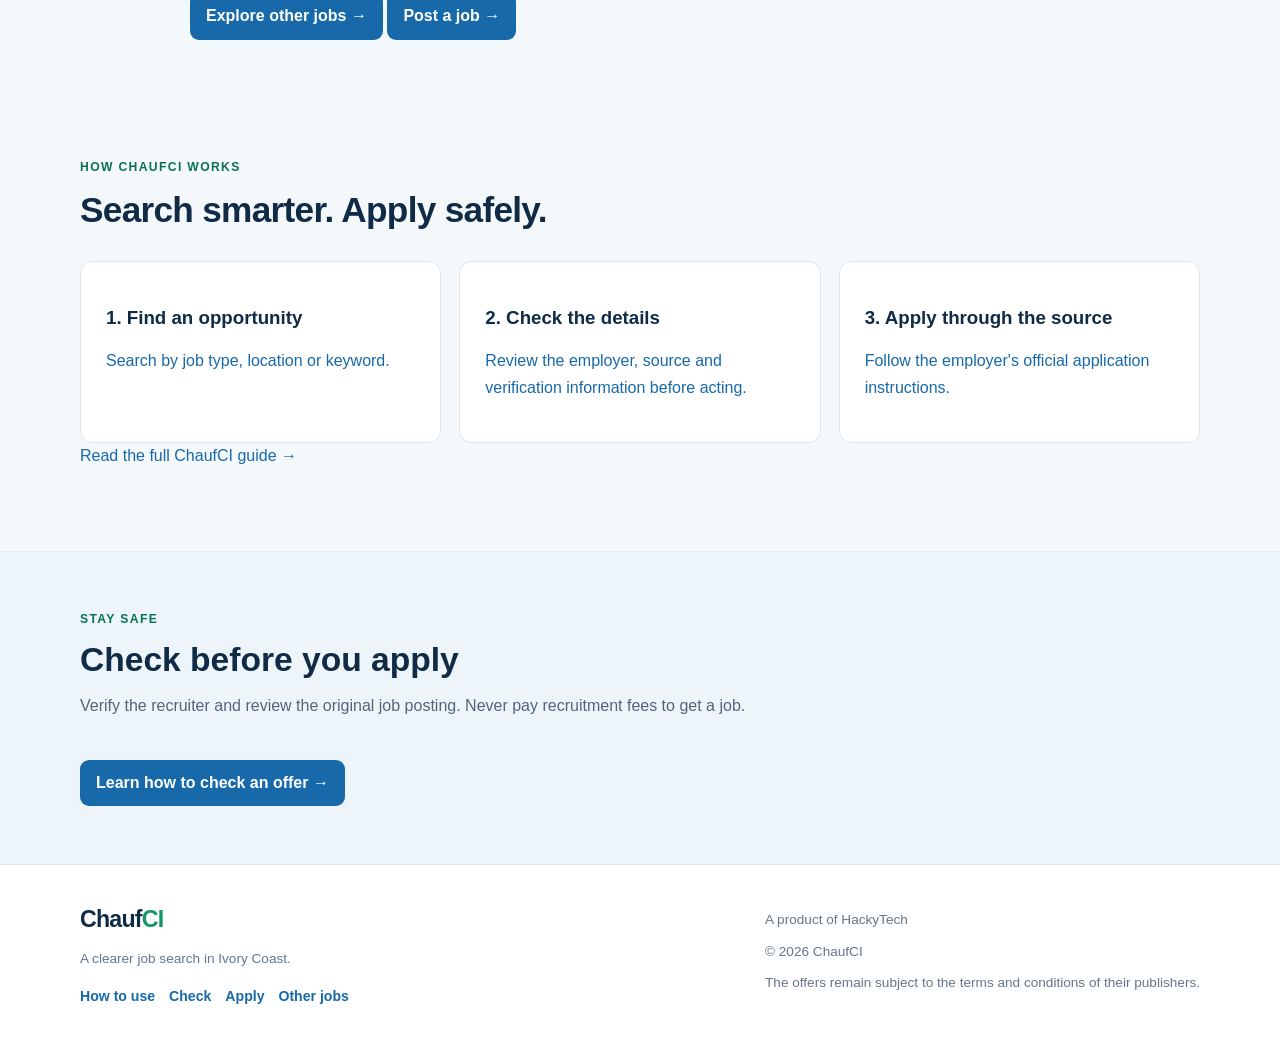
==== commit ce32a56f: "Link homepage to employer submission hub" ====
--- a/index.html
+++ b/index.html
@@ -23,6 +23,7 @@
         <nav aria-label="Main navigation">
           <a href="jobs.html">Driving jobs</a>
           <a href="careers.html">Other jobs · Careers</a>
+          <a href="employers.html">For employers</a>
           <a href="how-to-use.html">How to use</a>
           <a href="check.html">Check</a>
           <a href="apply.html">Apply</a>
@@ -72,6 +73,7 @@
         <h2>Looking for a different kind of job?</h2>
         <p class="section-description">Explore cashier, reception, customer-relations, sales, hotel and restaurant job leads around Grand-Bassam and beyond. Each lead has a clear verification status.</p>
         <a class="button" href="careers.html">Explore other jobs →</a>
+        <a class="button" href="employers.html">Post a job →</a>
       </div>
     </section>
     <section id="how" class="section">
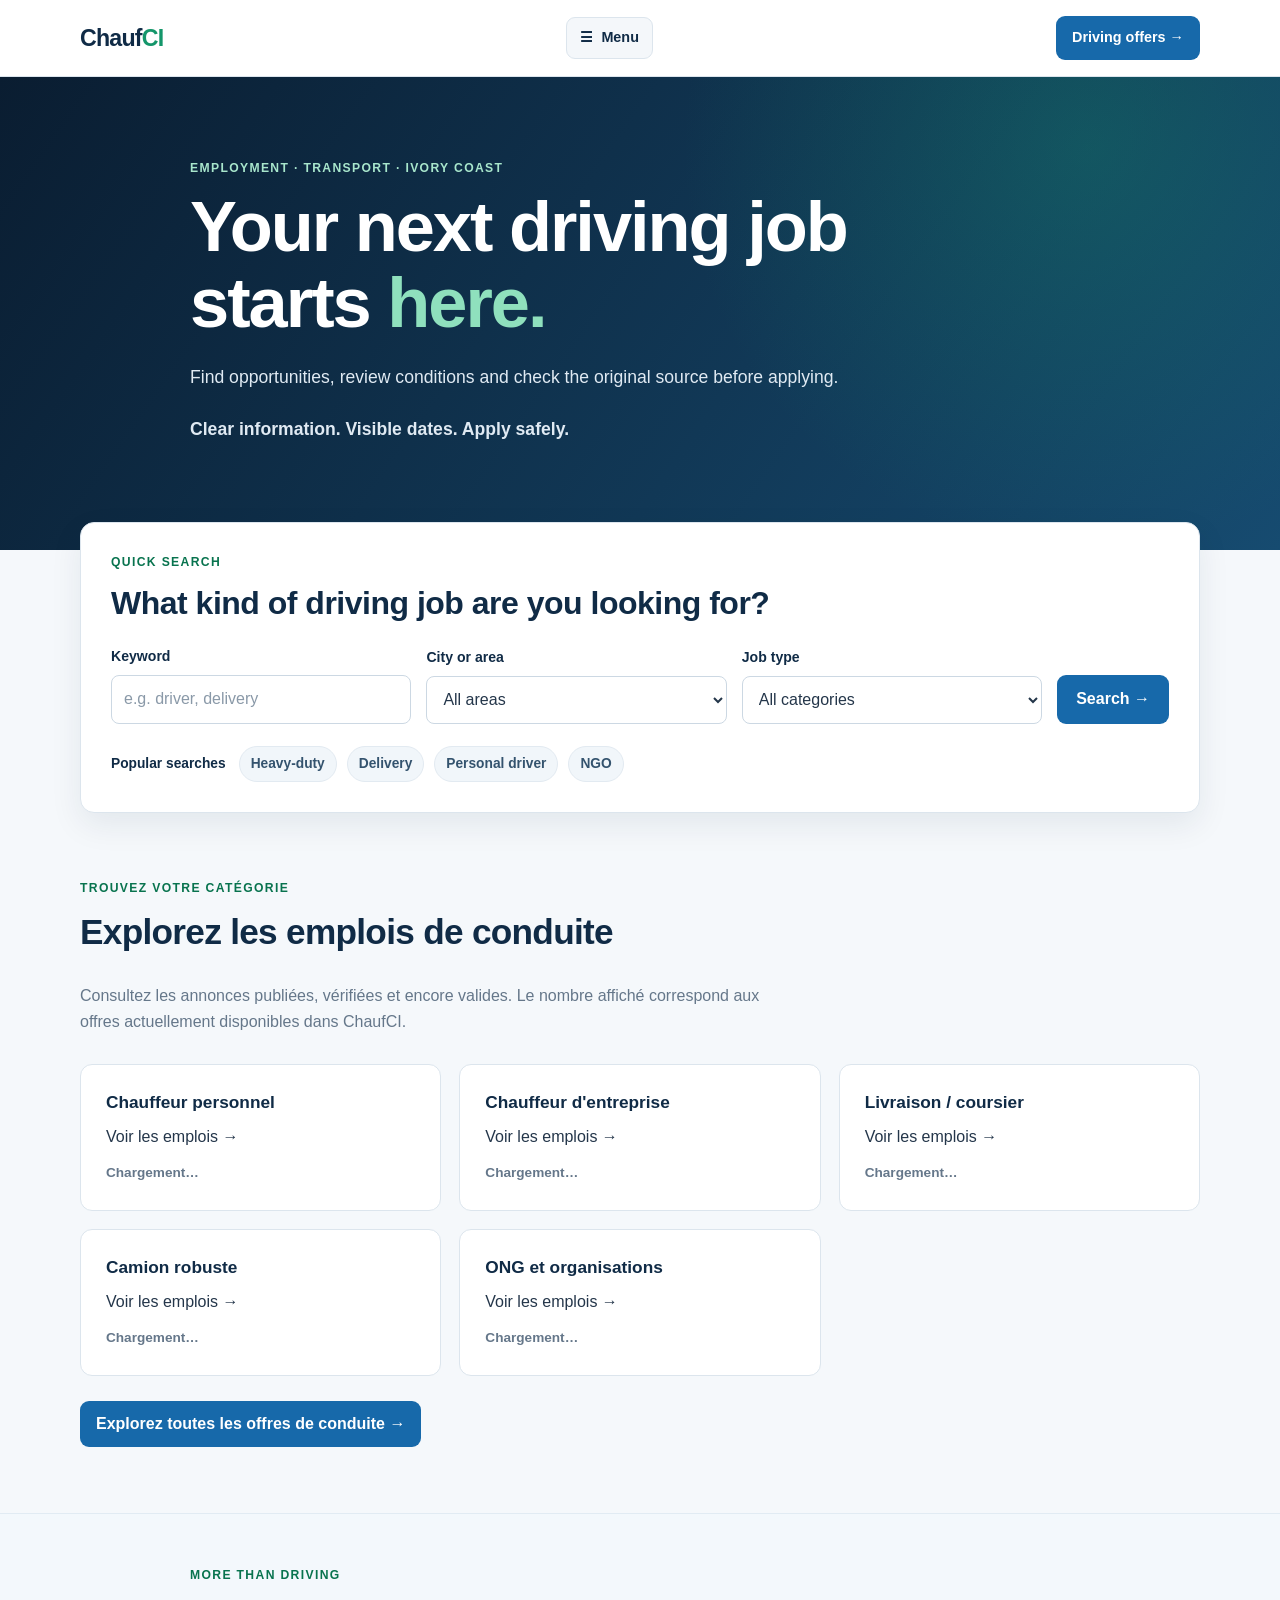
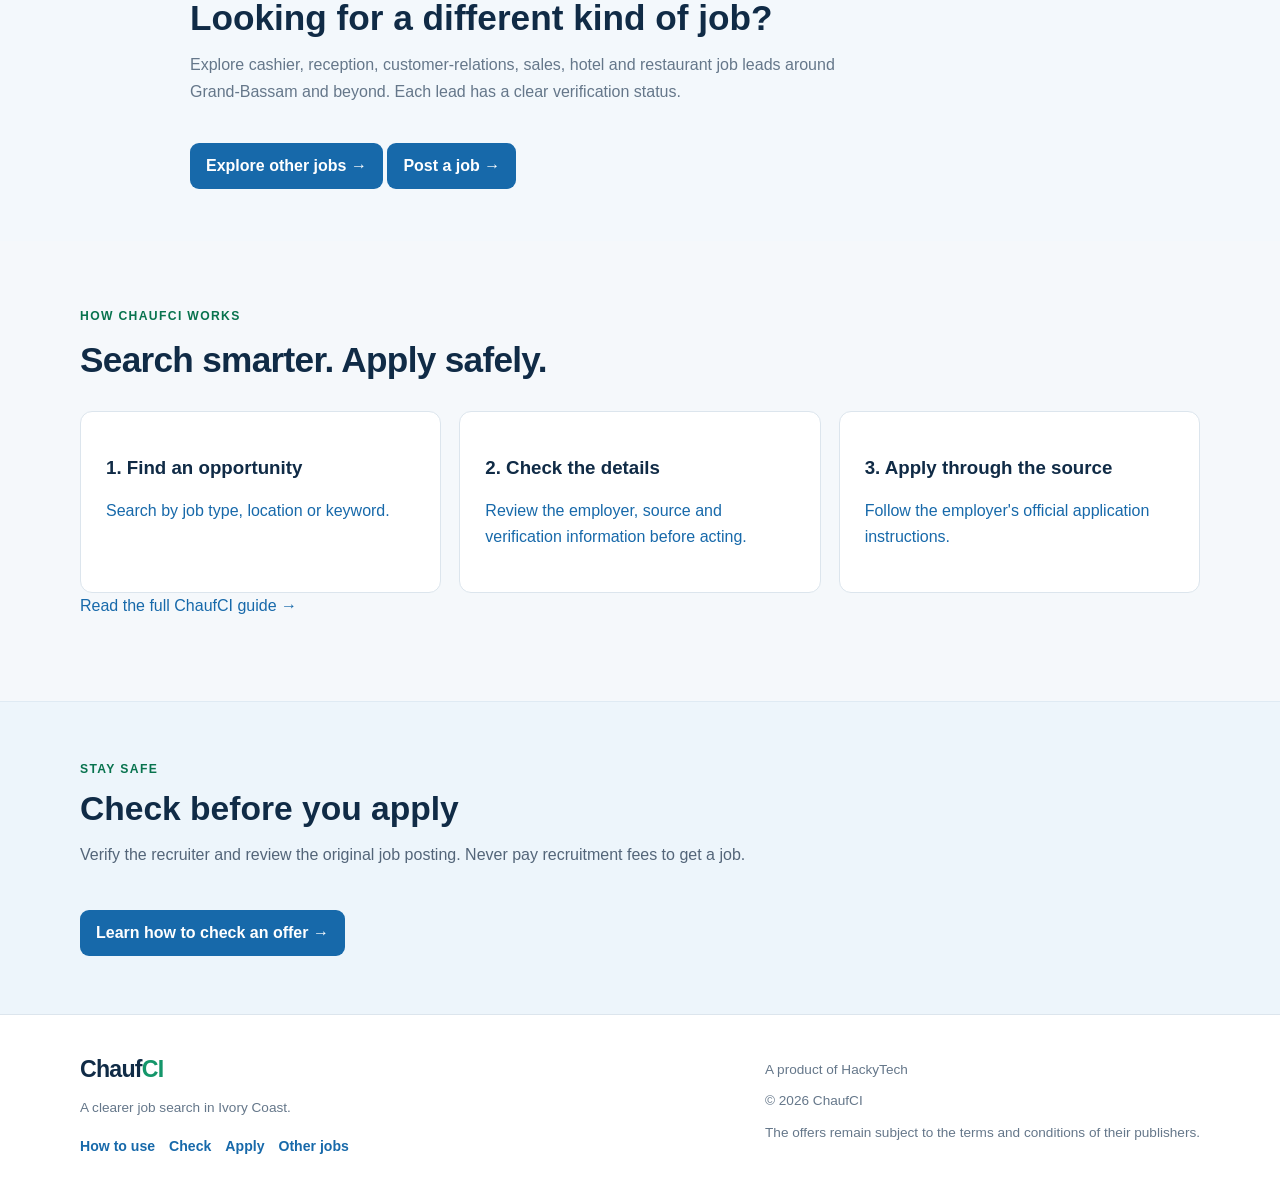
==== commit b733dd49: "Localize driving categories and show verified live offer counts" ====
--- a/index.html
+++ b/index.html
@@ -8,6 +8,7 @@
   <title>ChaufCI — Jobs in Côte d'Ivoire</title>
   <link rel="stylesheet" href="style.css">
   <style>
+    .category-count { display: block; margin-top: 12px; color: var(--muted); font-size: .85rem; font-weight: 650; }
     .careers-promo { padding: 52px 0; background: #f3f8fc; border-top: 1px solid #e1ebf3; }
     .careers-promo .container { max-width: 900px; }
     .careers-promo h2 { margin: 0 0 12px; color: var(--navy); font-size: clamp(1.6rem, 3vw, 2.2rem); }
@@ -54,17 +55,29 @@
         <div class="home-popular"><strong>Popular searches</strong><a href="jobs.html?category=poids-lourd">Heavy-duty</a><a href="jobs.html?category=livraison">Delivery</a><a href="jobs.html?category=personnel">Personal driver</a><a href="jobs.html?category=organisation">NGO</a></div>
       </div>
     </section>
-    <section class="section home-categories">
+    <section class="section home-categories" lang="fr">
       <div class="container">
-        <p class="section-kicker">FIND YOUR CATEGORY</p><h2>Explore driving jobs</h2>
+        <p class="section-kicker">TROUVEZ VOTRE CATÉGORIE</p>
+        <h2>Explorez les emplois de conduite</h2>
+        <p class="section-description">Consultez les annonces publiées, vérifiées et encore valides. Le nombre affiché correspond aux offres actuellement disponibles dans ChaufCI.</p>
         <div class="steps-grid">
-          <a class="step-card category-card" href="jobs.html?category=personnel"><h3>Personal driver</h3><span>View jobs →</span></a>
-          <a class="step-card category-card" href="jobs.html?category=entreprise"><h3>Company driver</h3><span>View jobs →</span></a>
-          <a class="step-card category-card" href="jobs.html?category=livraison"><h3>Delivery / courier</h3><span>View jobs →</span></a>
-          <a class="step-card category-card" href="jobs.html?category=poids-lourd"><h3>Heavy-duty truck</h3><span>View jobs →</span></a>
-          <a class="step-card category-card" href="jobs.html?category=organisation"><h3>NGOs and organisations</h3><span>View jobs →</span></a>
+          <a class="step-card category-card" href="jobs.html?category=personnel" aria-label="Voir les emplois de chauffeur personnel">
+            <h3>Chauffeur personnel</h3><span>Voir les emplois →</span><small class="category-count" data-category-count="personnel" aria-live="polite">Chargement…</small>
+          </a>
+          <a class="step-card category-card" href="jobs.html?category=entreprise" aria-label="Voir les emplois de chauffeur d'entreprise">
+            <h3>Chauffeur d'entreprise</h3><span>Voir les emplois →</span><small class="category-count" data-category-count="entreprise" aria-live="polite">Chargement…</small>
+          </a>
+          <a class="step-card category-card" href="jobs.html?category=livraison" aria-label="Voir les emplois de livraison et coursier">
+            <h3>Livraison / coursier</h3><span>Voir les emplois →</span><small class="category-count" data-category-count="livraison" aria-live="polite">Chargement…</small>
+          </a>
+          <a class="step-card category-card" href="jobs.html?category=poids-lourd" aria-label="Voir les emplois de chauffeur poids lourd">
+            <h3>Camion robuste</h3><span>Voir les emplois →</span><small class="category-count" data-category-count="poids-lourd" aria-live="polite">Chargement…</small>
+          </a>
+          <a class="step-card category-card" href="jobs.html?category=organisation" aria-label="Voir les emplois auprès des ONG et organisations">
+            <h3>ONG et organisations</h3><span>Voir les emplois →</span><small class="category-count" data-category-count="organisation" aria-live="polite">Chargement…</small>
+          </a>
         </div>
-        <a class="button" href="jobs.html">Explore all driving offers →</a>
+        <a class="button" href="jobs.html">Explorez toutes les offres de conduite →</a>
       </div>
     </section>
     <section class="careers-promo">
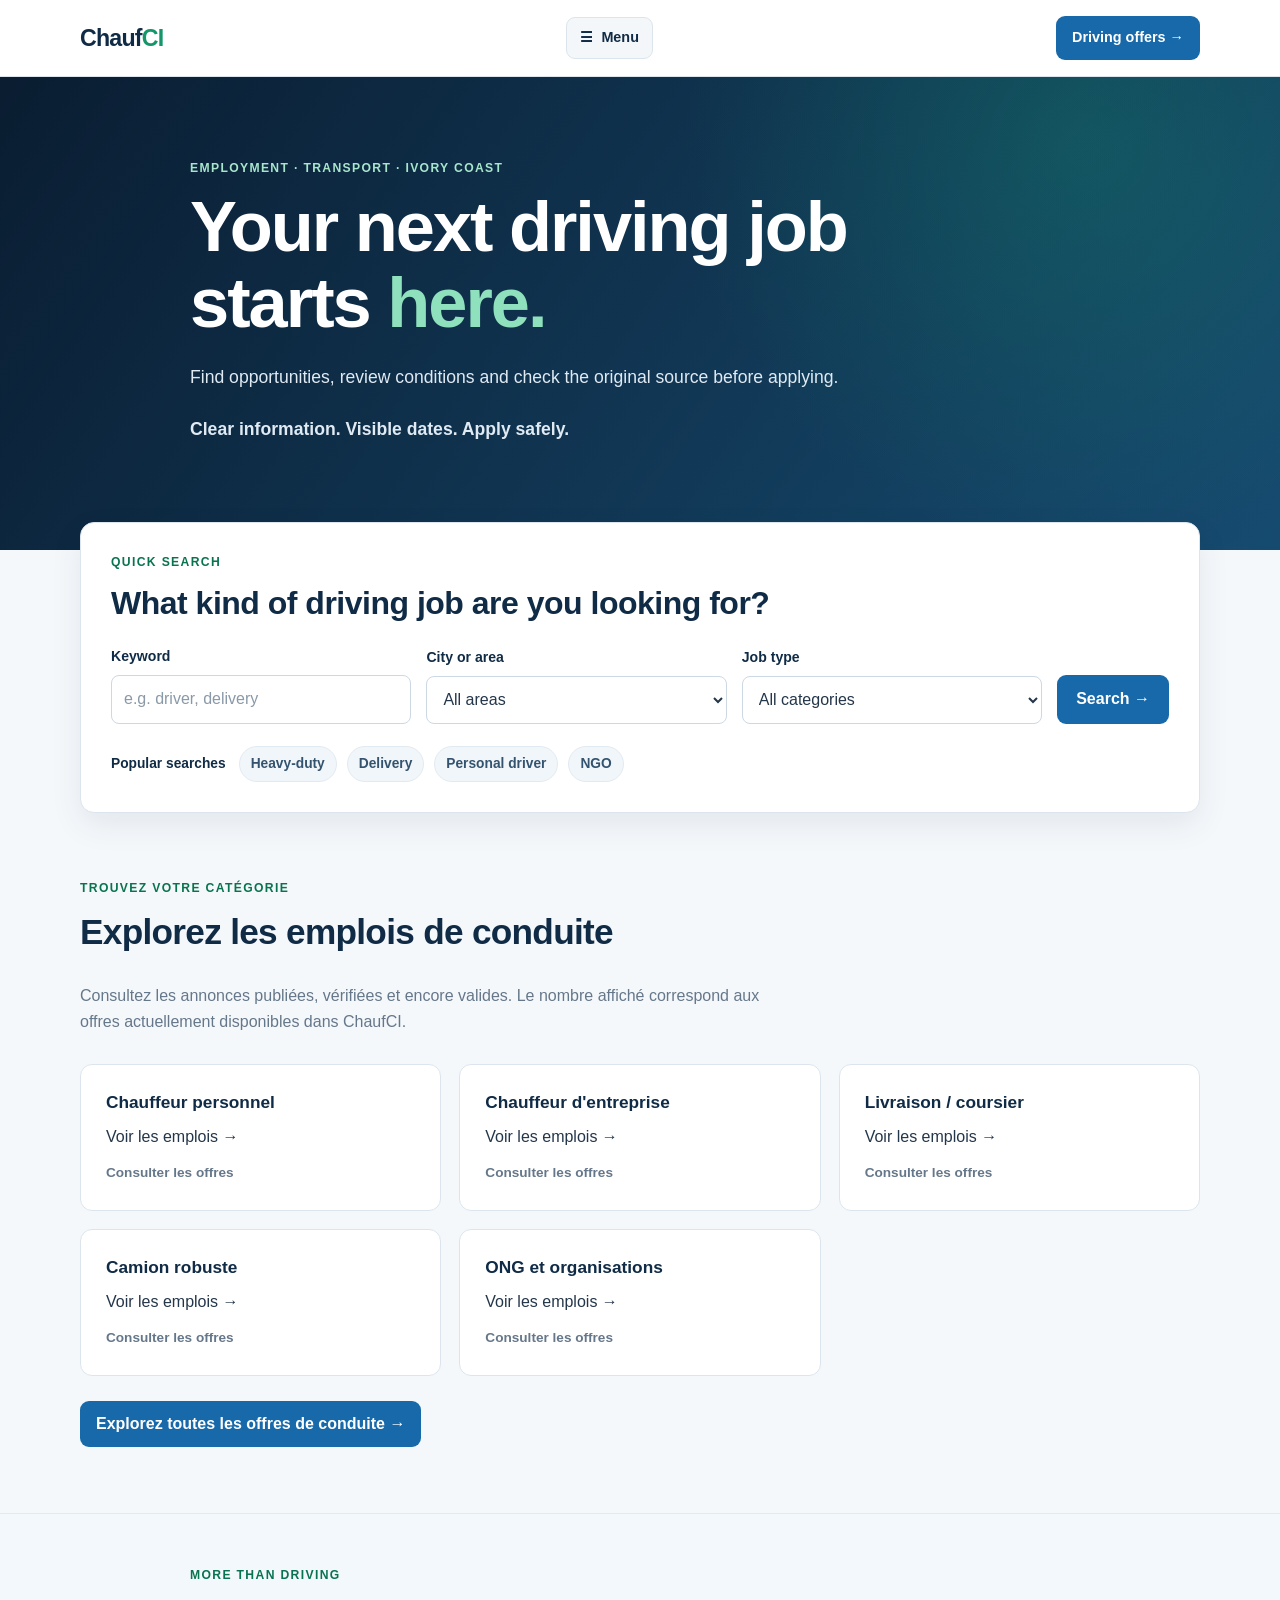
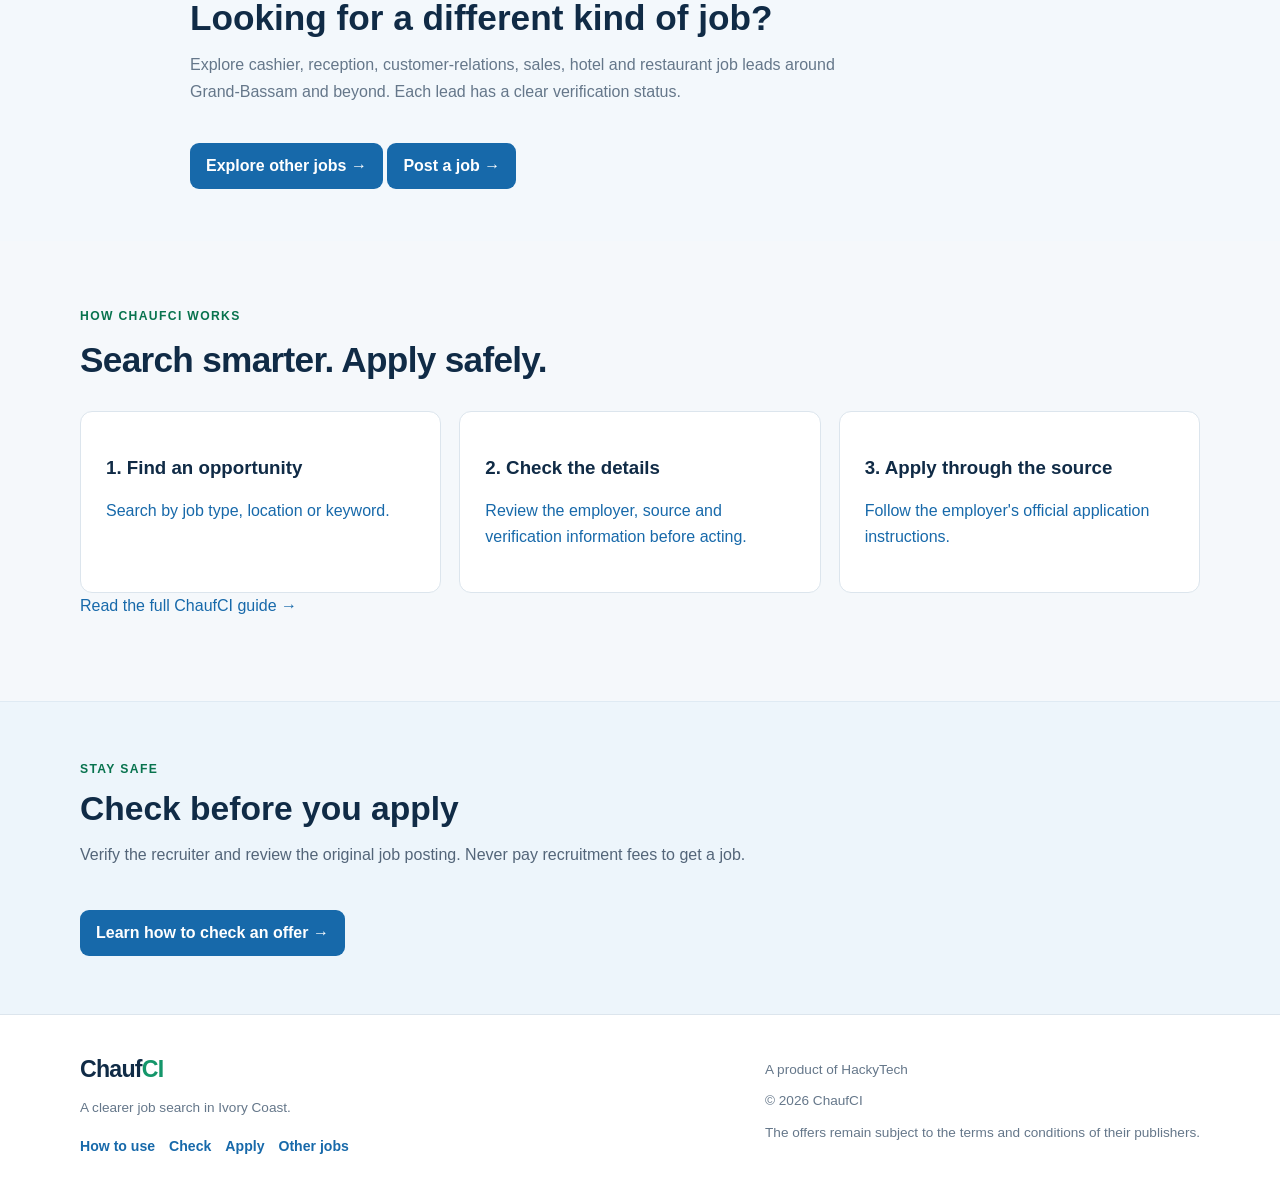
==== commit 14127824: "Load live verified category counts on homepage" ====
--- a/index.html
+++ b/index.html
@@ -113,5 +113,7 @@
     <div><a class="logo" href="index.html">Chauf<span class="logo-accent">CI</span></a><p>A clearer job search in Ivory Coast.</p><nav class="footer-links" aria-label="Job seeker guide"><a href="how-to-use.html">How to use</a><a href="check.html">Check</a><a href="apply.html">Apply</a><a href="careers.html">Other jobs</a></nav></div>
     <div class="footer-credit"><p>A product of HackyTech</p><p>© <span id="year">2026</span> ChaufCI</p><p>The offers remain subject to the terms and conditions of their publishers.</p></div>
   </div></footer>
+  <script src="supabase.js" defer></script>
+  <script src="home-categories.js" defer></script>
 </body>
 </html>
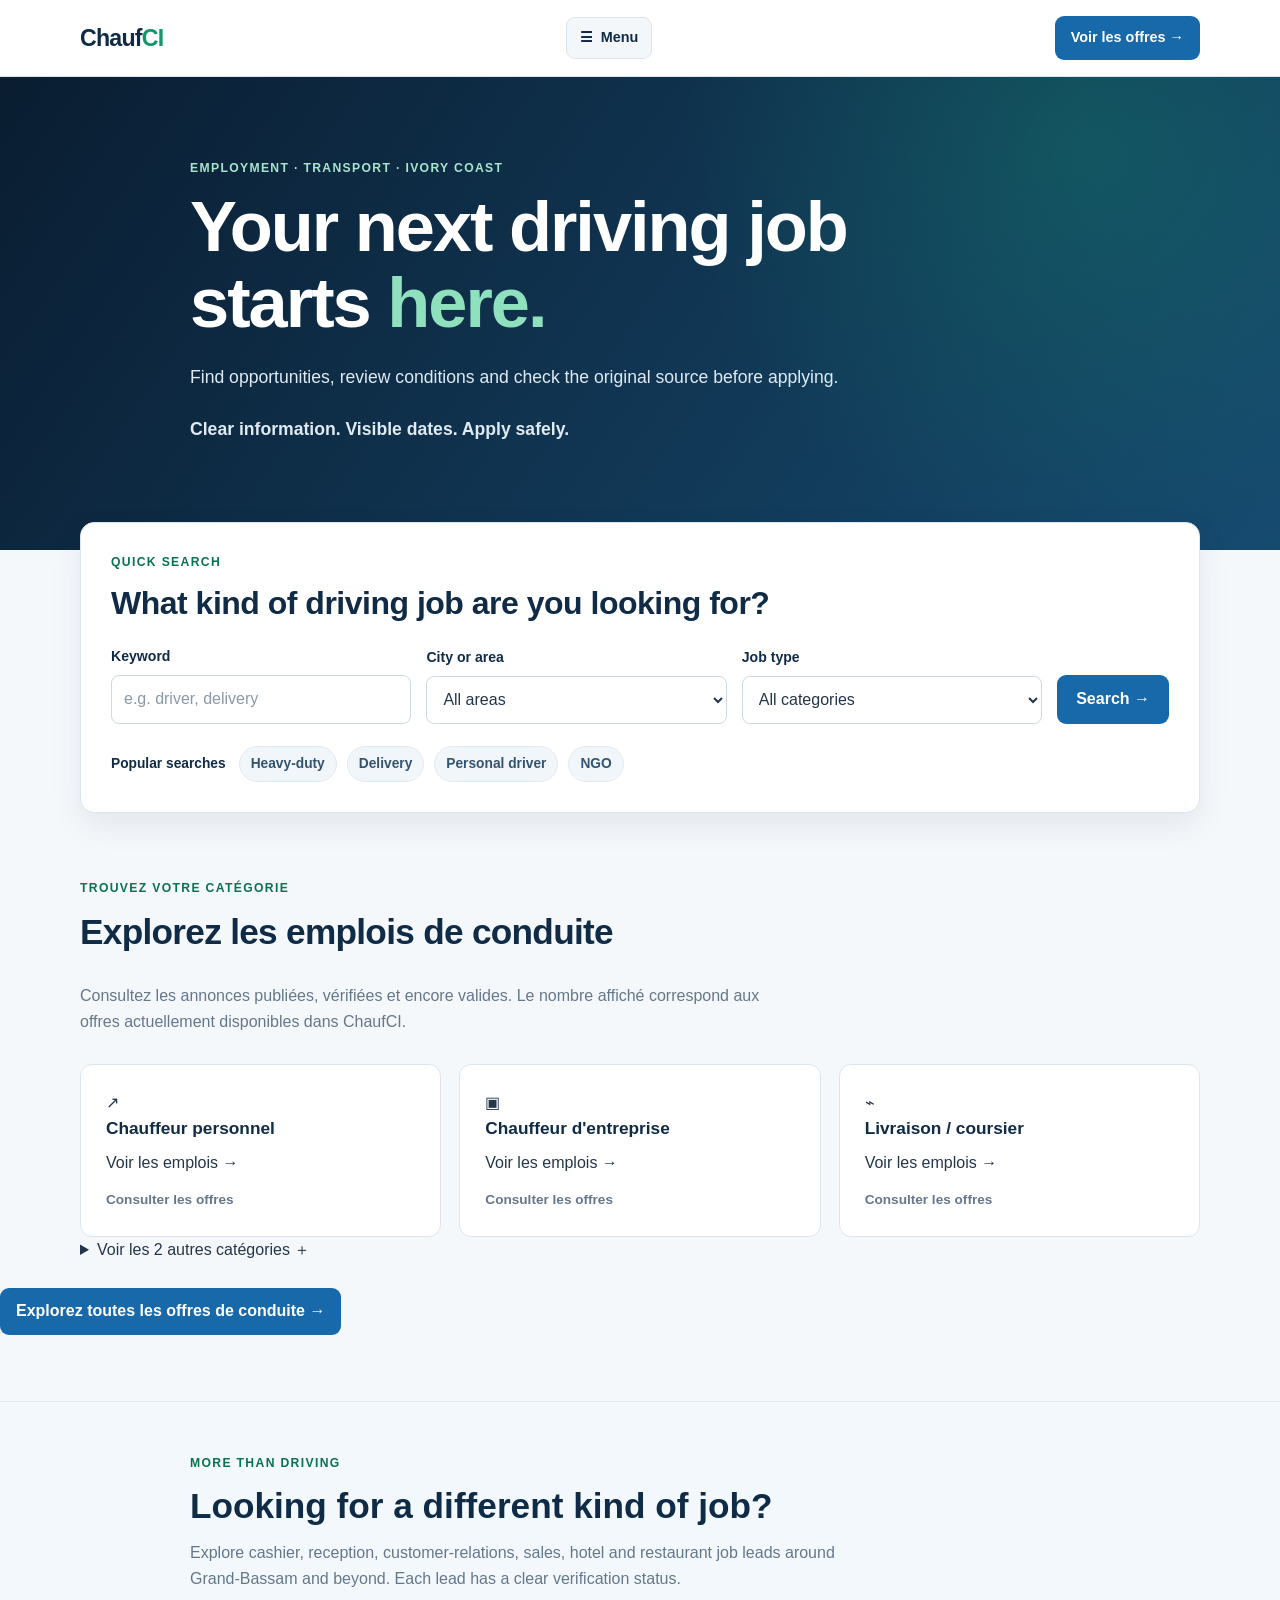
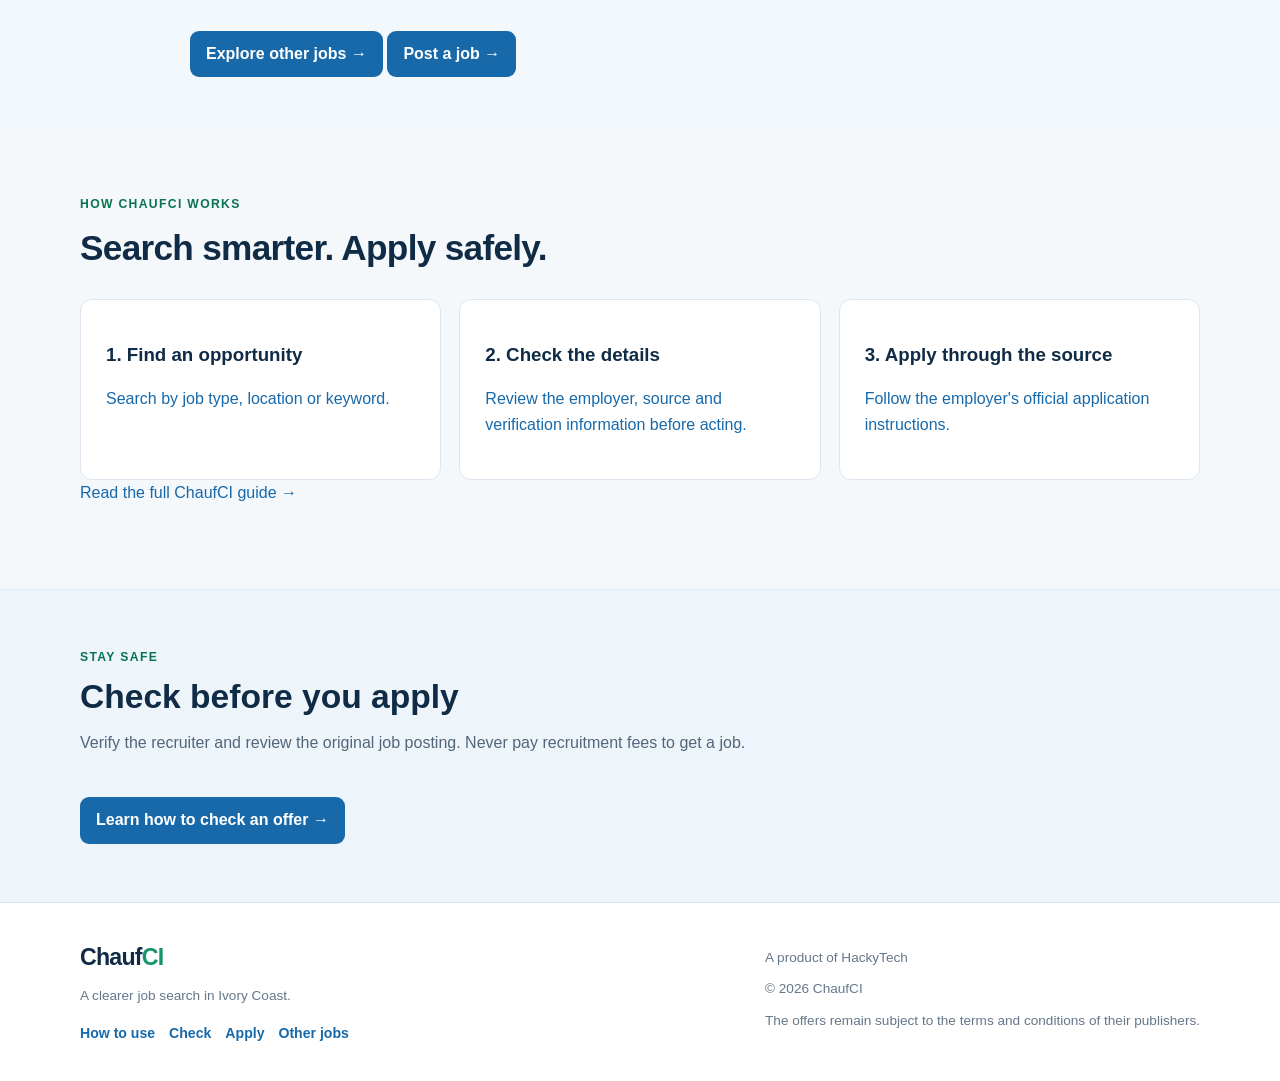
==== commit 8349b0ea: "Improve homepage category cards and progressive disclosure" ====
--- a/index.html
+++ b/index.html
@@ -30,7 +30,7 @@
           <a href="apply.html">Apply</a>
         </nav>
       </details>
-      <a class="nav-cta" href="jobs.html">Driving offers →</a>
+      <a class="nav-cta" href="jobs.html">Voir les offres →</a>
     </div>
   </header>
   <main>
@@ -62,20 +62,26 @@
         <p class="section-description">Consultez les annonces publiées, vérifiées et encore valides. Le nombre affiché correspond aux offres actuellement disponibles dans ChaufCI.</p>
         <div class="steps-grid">
           <a class="step-card category-card" href="jobs.html?category=personnel" aria-label="Voir les emplois de chauffeur personnel">
-            <h3>Chauffeur personnel</h3><span>Voir les emplois →</span><small class="category-count" data-category-count="personnel" aria-live="polite">Chargement…</small>
+            <span class="category-icon" aria-hidden="true">↗</span><h3>Chauffeur personnel</h3><span>Voir les emplois →</span><small class="category-count" data-category-count="personnel" aria-live="polite">Chargement…</small>
           </a>
           <a class="step-card category-card" href="jobs.html?category=entreprise" aria-label="Voir les emplois de chauffeur d'entreprise">
-            <h3>Chauffeur d'entreprise</h3><span>Voir les emplois →</span><small class="category-count" data-category-count="entreprise" aria-live="polite">Chargement…</small>
+            <span class="category-icon" aria-hidden="true">▣</span><h3>Chauffeur d'entreprise</h3><span>Voir les emplois →</span><small class="category-count" data-category-count="entreprise" aria-live="polite">Chargement…</small>
           </a>
           <a class="step-card category-card" href="jobs.html?category=livraison" aria-label="Voir les emplois de livraison et coursier">
-            <h3>Livraison / coursier</h3><span>Voir les emplois →</span><small class="category-count" data-category-count="livraison" aria-live="polite">Chargement…</small>
+            <span class="category-icon" aria-hidden="true">⌁</span><h3>Livraison / coursier</h3><span>Voir les emplois →</span><small class="category-count" data-category-count="livraison" aria-live="polite">Chargement…</small>
           </a>
-          <a class="step-card category-card" href="jobs.html?category=poids-lourd" aria-label="Voir les emplois de chauffeur poids lourd">
-            <h3>Camion robuste</h3><span>Voir les emplois →</span><small class="category-count" data-category-count="poids-lourd" aria-live="polite">Chargement…</small>
-          </a>
-          <a class="step-card category-card" href="jobs.html?category=organisation" aria-label="Voir les emplois auprès des ONG et organisations">
-            <h3>ONG et organisations</h3><span>Voir les emplois →</span><small class="category-count" data-category-count="organisation" aria-live="polite">Chargement…</small>
-          </a>
+        </div>
+        <details class="more-categories">
+          <summary>Voir les 2 autres catégories <span aria-hidden="true">＋</span></summary>
+          <div class="steps-grid more-category-grid">
+            <a class="step-card category-card" href="jobs.html?category=poids-lourd" aria-label="Voir les emplois de chauffeur poids lourd">
+              <span class="category-icon" aria-hidden="true">▰</span><h3>Poids lourd</h3><span>Voir les emplois →</span><small class="category-count" data-category-count="poids-lourd" aria-live="polite">Chargement…</small>
+            </a>
+            <a class="step-card category-card" href="jobs.html?category=organisation" aria-label="Voir les emplois auprès des ONG et organisations">
+              <span class="category-icon" aria-hidden="true">◎</span><h3>ONG et organisations</h3><span>Voir les emplois →</span><small class="category-count" data-category-count="organisation" aria-live="polite">Chargement…</small>
+            </a>
+          </div>
+        </details>
         </div>
         <a class="button" href="jobs.html">Explorez toutes les offres de conduite →</a>
       </div>
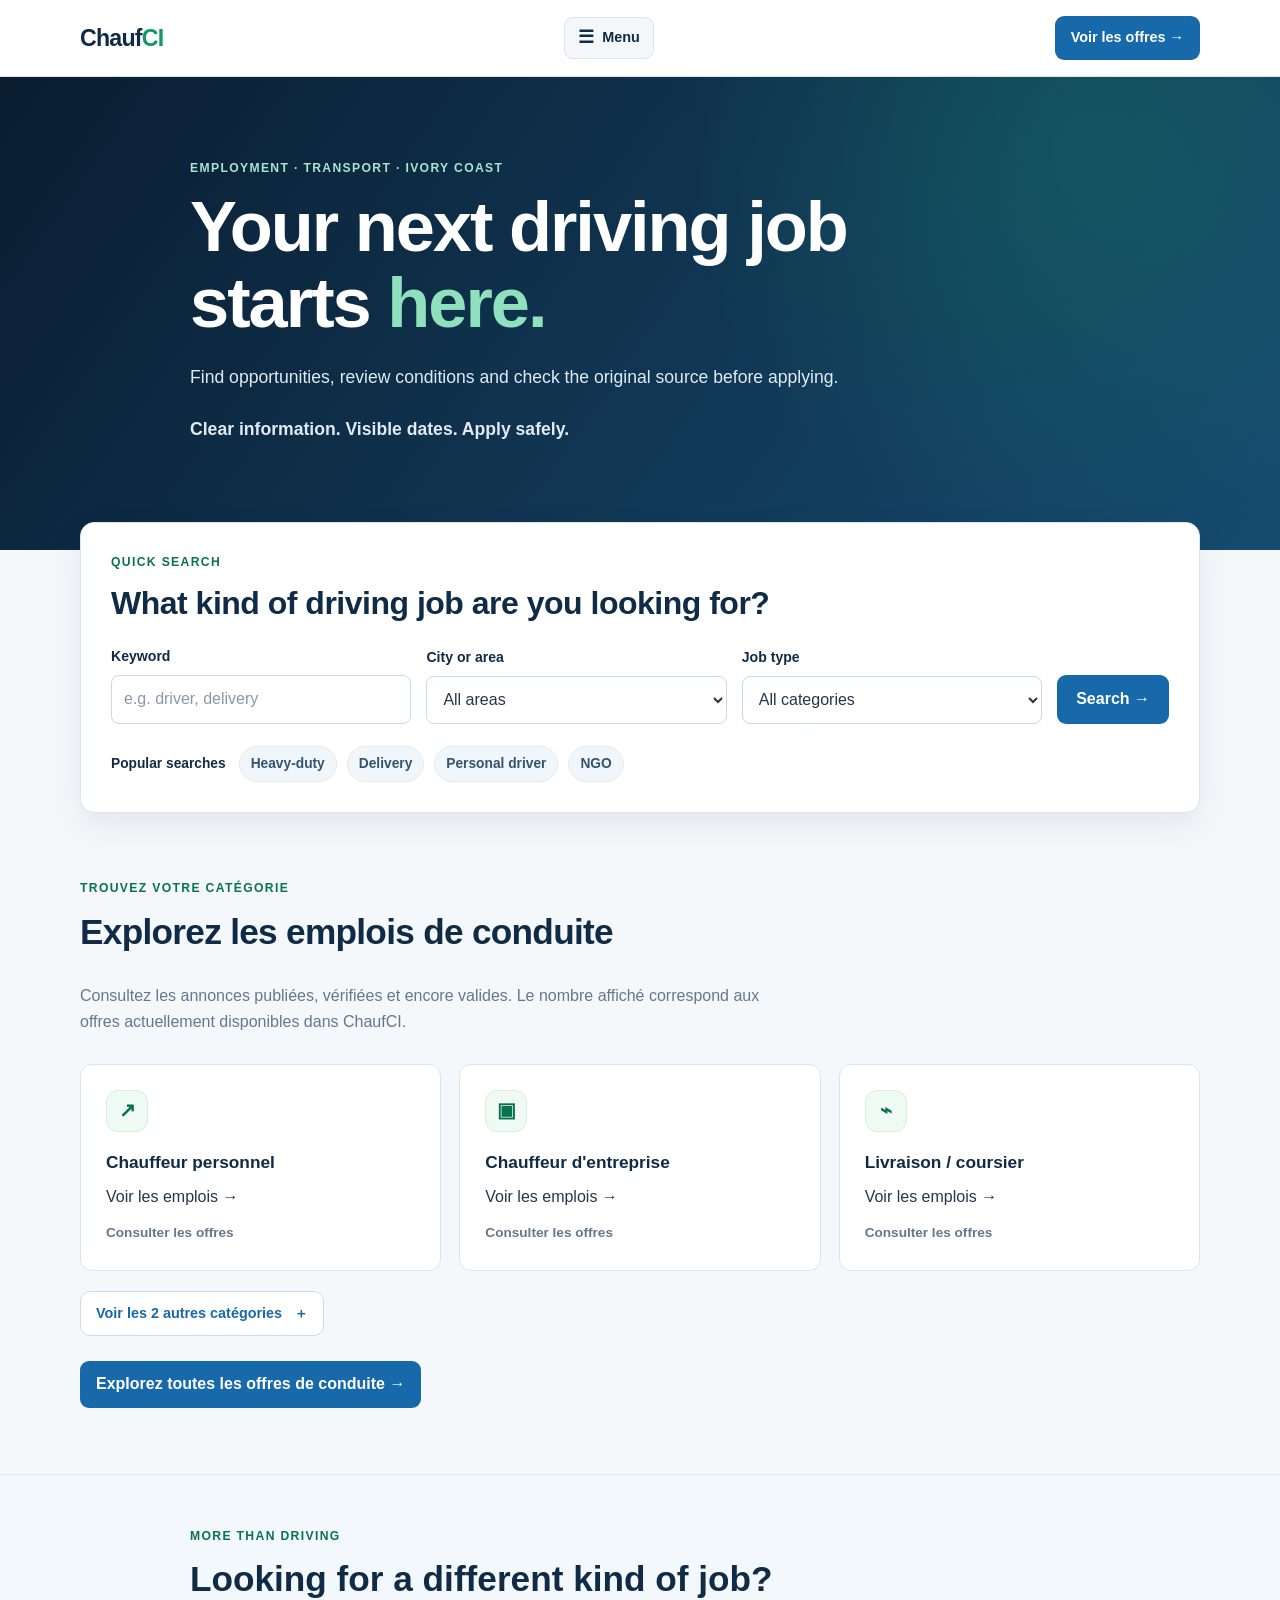
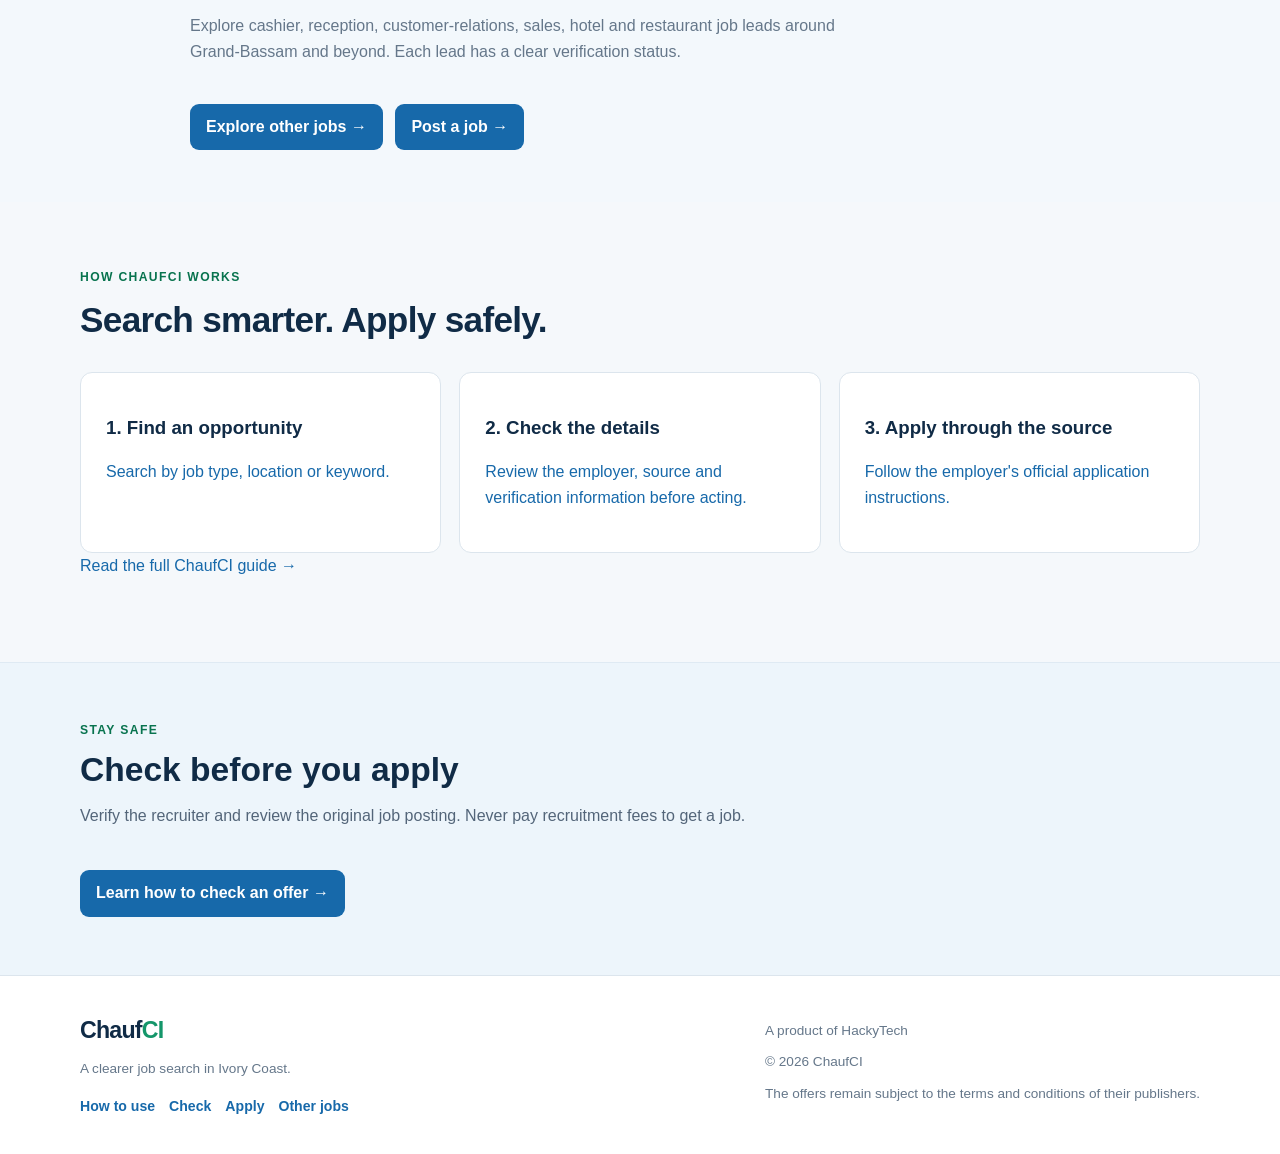
==== commit 4692532e: "Fix homepage category section markup" ====
--- a/index.html
+++ b/index.html
@@ -82,7 +82,6 @@
             </a>
           </div>
         </details>
-        </div>
         <a class="button" href="jobs.html">Explorez toutes les offres de conduite →</a>
       </div>
     </section>
--- a/style.css
+++ b/style.css
@@ -1065,3 +1065,46 @@
     animation-iteration-count: 1 !important;
   }
 }
+
+
+/* Refined menus and progressive disclosure */
+.nav-drawer summary { user-select: none; }
+.nav-drawer summary span:first-child { font-size: 1.1rem; line-height: 1; }
+.nav-drawer nav { max-height: min(70vh, 460px); overflow-y: auto; }
+.more-categories { margin-top: 20px; }
+.more-categories > summary, .more-filters > summary {
+  display: inline-flex; align-items: center; justify-content: center; gap: 12px;
+  min-height: 43px; padding: 10px 15px; color: var(--blue);
+  background: #fff; border: 1px solid #cbdbe9; border-radius: 10px;
+  font-size: .9rem; font-weight: 800; cursor: pointer; list-style: none;
+}
+.more-categories > summary::-webkit-details-marker, .more-filters > summary::-webkit-details-marker { display: none; }
+.more-categories[open] > summary, .more-filters[open] > summary { color: var(--navy); background: var(--soft-blue); }
+.more-category-grid { margin-top: 14px; }
+.category-icon {
+  display: inline-grid; place-items: center; width: 42px; height: 42px;
+  margin-bottom: 18px; color: var(--green-dark); background: var(--soft-green);
+  border: 1px solid #d7eee3; border-radius: 12px; font-size: 1.25rem; font-weight: 900;
+}
+.more-filters { position: relative; }
+.more-filter-options {
+  position: absolute; top: calc(100% + 8px); left: 0; z-index: 8;
+  display: grid; grid-template-columns: repeat(2, minmax(0, 1fr)); gap: 7px;
+  width: min(420px, calc(100vw - 56px)); padding: 12px;
+  background: #fff; border: 1px solid var(--border); border-radius: 12px; box-shadow: var(--shadow);
+}
+.more-filter-options [data-filter] { text-align: left; }
+.more-filters[open] { z-index: 9; }
+.careers-promo .button + .button { margin-left: 8px; }
+@media (max-width: 600px) {
+  .site-header > .container { flex-wrap: nowrap; gap: 9px; }
+  .nav-drawer { flex: 0 0 auto; margin-left: auto; }
+  .nav-drawer summary { padding: 8px 10px; }
+  .nav-cta { flex: 0 0 auto; max-width: 48%; white-space: normal; text-align: center; }
+  .nav-drawer nav { min-width: min(260px, calc(100vw - 28px)); }
+  .more-filter-options { position: static; width: 100%; margin-top: 8px; grid-template-columns: 1fr; }
+  .more-filters { width: 100%; }
+  .more-filters > summary, .more-categories > summary { width: 100%; justify-content: space-between; }
+  .careers-promo .button { width: 100%; margin-left: 0 !important; }
+}
+@media (min-width: 601px) { .more-filter-options { min-width: 330px; } }
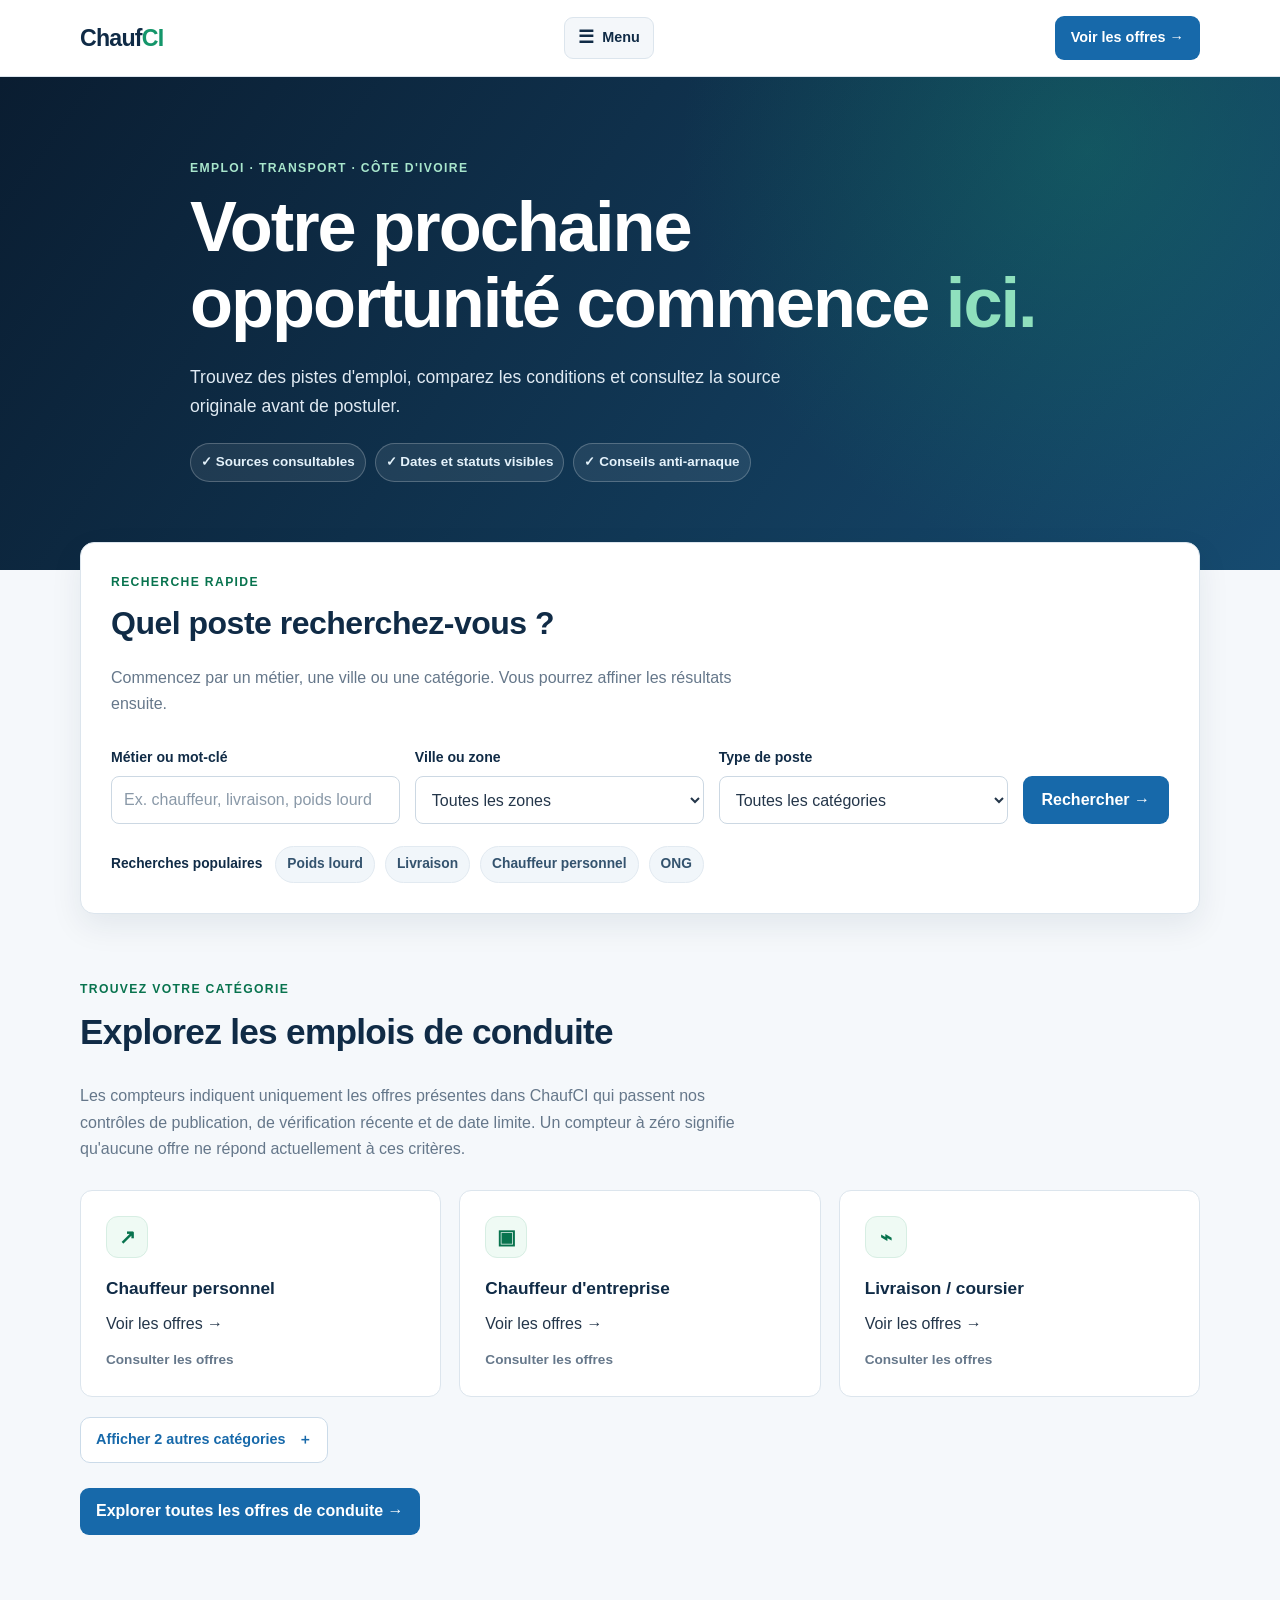
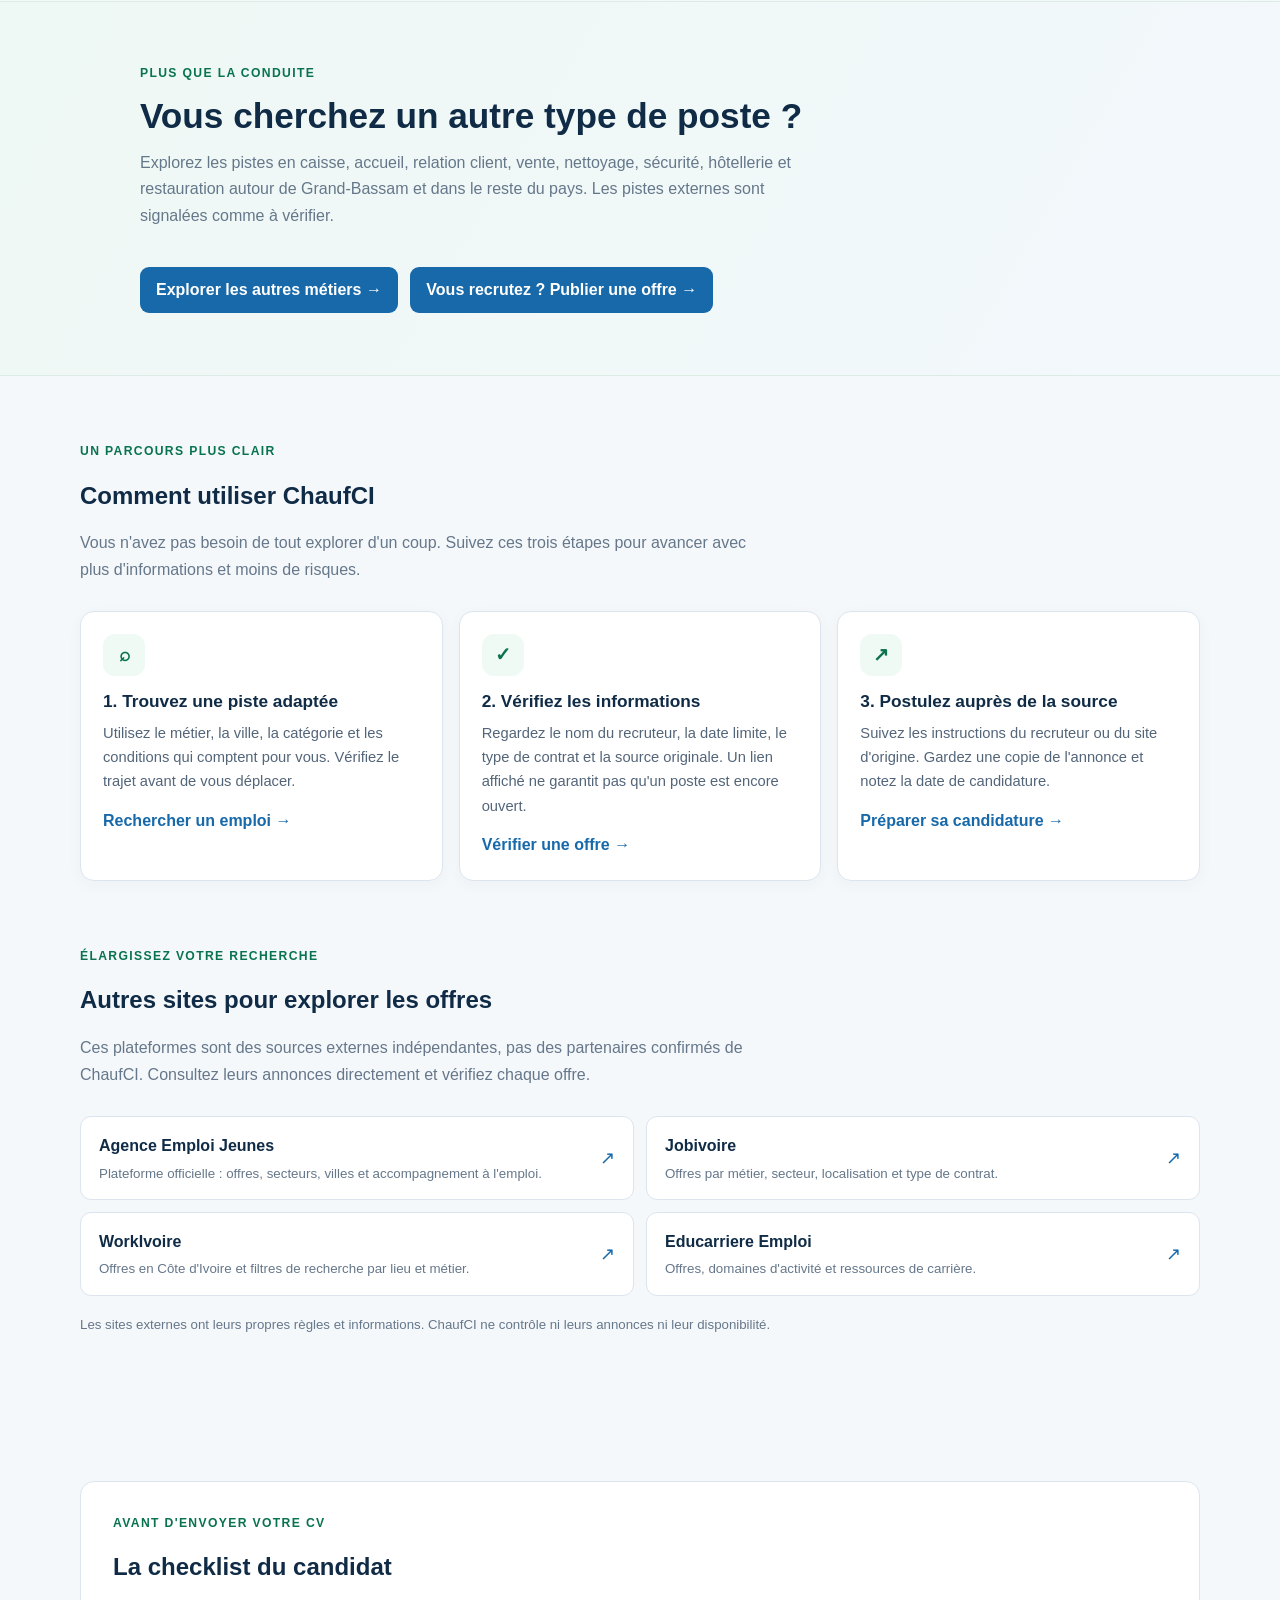
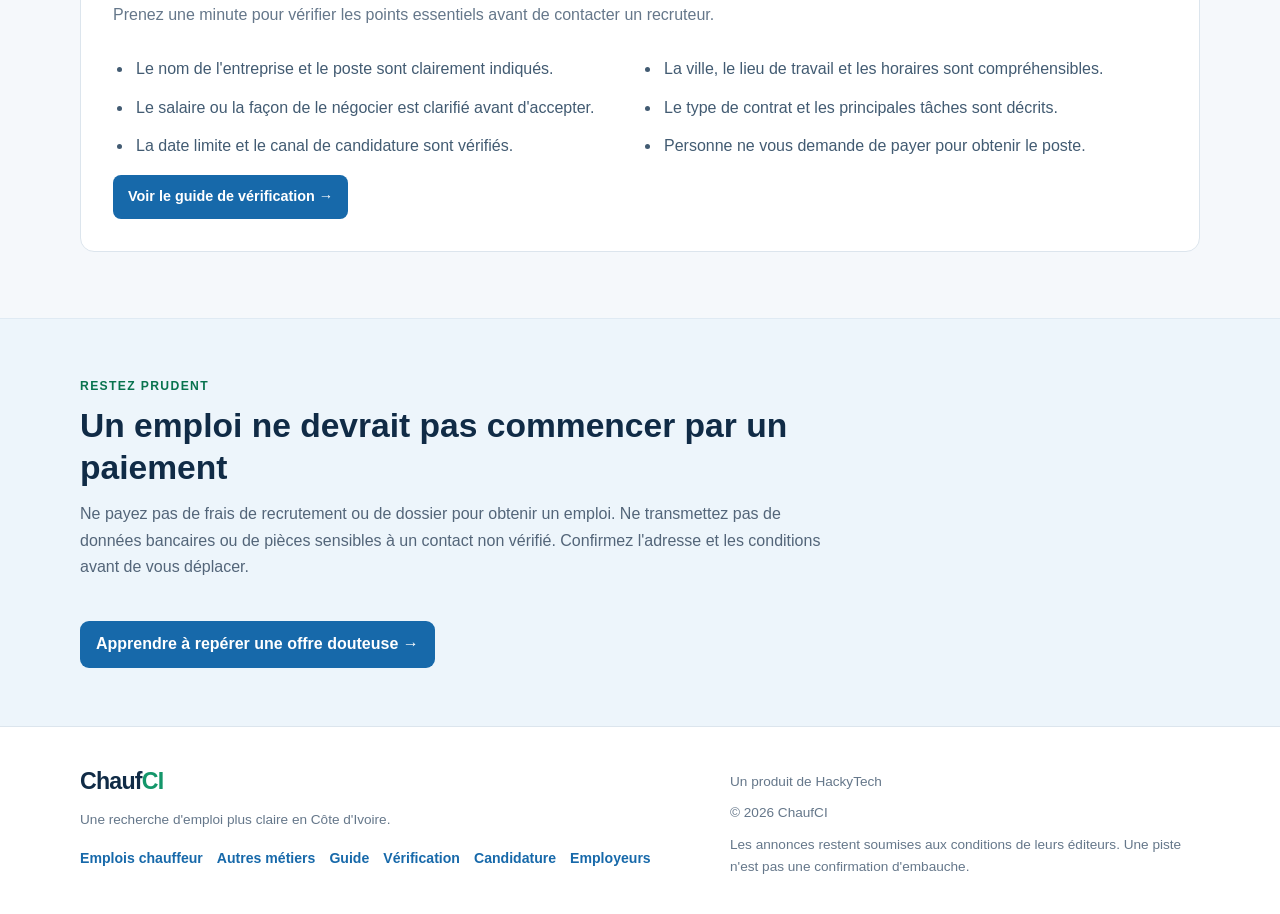
==== commit a29f2e2a: "Rebuild ChaufCI homepage as a richer French job discovery hub" ====
--- a/index.html
+++ b/index.html
@@ -1,33 +1,52 @@
 <!doctype html>
-<html lang="en">
+<html lang="fr">
 <head>
   <meta charset="utf-8">
   <meta name="viewport" content="width=device-width, initial-scale=1">
   <meta name="theme-color" content="#102b46">
-  <meta name="description" content="Discover driver jobs and other work opportunities across Côte d'Ivoire with ChaufCI.">
-  <title>ChaufCI — Jobs in Côte d'Ivoire</title>
+  <meta name="description" content="Trouvez des offres de chauffeur et d'autres métiers en Côte d'Ivoire. Comparez les conditions, vérifiez la source et postulez plus sereinement avec ChaufCI.">
+  <title>ChaufCI — Offres d'emploi en Côte d'Ivoire</title>
   <link rel="stylesheet" href="style.css">
   <style>
-    .category-count { display: block; margin-top: 12px; color: var(--muted); font-size: .85rem; font-weight: 650; }
-    .careers-promo { padding: 52px 0; background: #f3f8fc; border-top: 1px solid #e1ebf3; }
-    .careers-promo .container { max-width: 900px; }
-    .careers-promo h2 { margin: 0 0 12px; color: var(--navy); font-size: clamp(1.6rem, 3vw, 2.2rem); }
-    .careers-promo .button { display: inline-flex; align-items: center; justify-content: center; min-height: 45px; margin-top: 10px; padding: 10px 16px; color: #fff; background: var(--blue); border-radius: 9px; font-weight: 750; }
+    .category-count { display:block; margin-top:12px; color:var(--muted); font-size:.85rem; font-weight:650; }
+    .careers-promo { padding:clamp(34px,6vw,62px) 0; background:linear-gradient(120deg,#eef8f4,#f3f8fc); border-block:1px solid #dcece5; }
+    .careers-promo .container { max-width:1000px; }
+    .careers-promo h2 { margin:0 0 12px; color:var(--navy); font-size:clamp(1.6rem,3vw,2.2rem); }
+    .careers-promo .button { display:inline-flex; align-items:center; justify-content:center; min-height:45px; margin-top:10px; padding:10px 16px; color:#fff; background:var(--blue); border-radius:9px; font-weight:750; }
+    .home-hero-note { display:flex; flex-wrap:wrap; gap:9px; margin-top:22px; }
+    .home-hero-note span { padding:7px 10px; border:1px solid rgba(255,255,255,.22); border-radius:999px; background:rgba(255,255,255,.08); color:#e4f2fb; font-size:.84rem; font-weight:650; }
+    .home-section-head { max-width:760px; margin-bottom:24px; }
+    .home-info-grid { display:grid; grid-template-columns:repeat(3,minmax(0,1fr)); gap:16px; margin-top:24px; }
+    .home-info-card { min-width:0; padding:22px; background:#fff; border:1px solid var(--border); border-radius:var(--radius); box-shadow:0 4px 16px rgba(16,43,70,.035); }
+    .home-info-card .info-icon { display:grid; place-items:center; width:42px; height:42px; margin-bottom:15px; border-radius:12px; color:var(--green-dark); background:var(--soft-green); font-size:1.2rem; font-weight:900; }
+    .home-info-card h3 { margin:0 0 8px; color:var(--navy); font-size:1.08rem; }
+    .home-info-card p { margin:0 0 14px; color:#536579; font-size:.92rem; }
+    .home-info-card a { color:var(--blue); font-weight:800; }
+    .source-directory { display:grid; grid-template-columns:repeat(2,minmax(0,1fr)); gap:12px; margin-top:22px; }
+    .source-link { display:flex; align-items:center; justify-content:space-between; gap:14px; min-width:0; padding:16px 18px; background:#fff; border:1px solid var(--border); border-radius:11px; }
+    .source-link strong { display:block; color:var(--navy); }
+    .source-link small { display:block; margin-top:4px; color:var(--muted); line-height:1.45; }
+    .source-link .external-arrow { flex:0 0 auto; color:var(--blue); font-size:1.15rem; }
+    .checklist-panel { padding:clamp(20px,4vw,32px); background:#fff; border:1px solid var(--border); border-radius:var(--radius); }
+    .checklist-panel ul { display:grid; grid-template-columns:repeat(2,minmax(0,1fr)); gap:12px 22px; padding-left:20px; }
+    .checklist-panel li { padding-left:3px; color:#425b72; }
+    .home-disclaimer { margin-top:18px; color:var(--muted); font-size:.83rem; }
+    @media(max-width:760px) { .home-info-grid { grid-template-columns:1fr; } .source-directory { grid-template-columns:1fr; } .checklist-panel ul { grid-template-columns:1fr; } .careers-promo .button { width:100%; margin-left:0; } }
   </style>
 </head>
 <body>
   <header class="site-header">
     <div class="container">
-      <a class="logo" href="index.html" aria-label="ChaufCI home">Chauf<span class="logo-accent">CI</span></a>
+      <a class="logo" href="index.html" aria-label="Accueil ChaufCI">Chauf<span class="logo-accent">CI</span></a>
       <details class="nav-drawer">
-        <summary aria-label="Open navigation menu"><span aria-hidden="true">☰</span><span>Menu</span></summary>
-        <nav aria-label="Main navigation">
-          <a href="jobs.html">Driving jobs</a>
-          <a href="careers.html">Other jobs · Careers</a>
-          <a href="employers.html">For employers</a>
-          <a href="how-to-use.html">How to use</a>
-          <a href="check.html">Check</a>
-          <a href="apply.html">Apply</a>
+        <summary aria-label="Ouvrir le menu"><span aria-hidden="true">☰</span><span>Menu</span></summary>
+        <nav aria-label="Navigation principale">
+          <a href="jobs.html">Emplois chauffeur</a>
+          <a href="careers.html">Autres métiers</a>
+          <a href="employers.html">Espace employeur</a>
+          <a href="how-to-use.html">Guide d'utilisation</a>
+          <a href="check.html">Vérifier une offre</a>
+          <a href="apply.html">Comment postuler</a>
         </nav>
       </details>
       <a class="nav-cta" href="jobs.html">Voir les offres →</a>
@@ -36,87 +55,98 @@
   <main>
     <section class="hero">
       <div class="container">
-        <p class="eyebrow">EMPLOYMENT · TRANSPORT · IVORY COAST</p>
-        <h1>Your next driving job starts <span>here.</span></h1>
-        <p>Find opportunities, review conditions and check the original source before applying.</p>
-        <p class="trust-line">Clear information. Visible dates. Apply safely.</p>
+        <p class="eyebrow">EMPLOI · TRANSPORT · CÔTE D'IVOIRE</p>
+        <h1>Votre prochaine opportunité commence <span>ici.</span></h1>
+        <p>Trouvez des pistes d'emploi, comparez les conditions et consultez la source originale avant de postuler.</p>
+        <div class="home-hero-note"><span>✓ Sources consultables</span><span>✓ Dates et statuts visibles</span><span>✓ Conseils anti-arnaque</span></div>
       </div>
     </section>
+
     <section class="search-section home-search">
       <div class="container">
-        <p class="section-kicker">QUICK SEARCH</p>
-        <h2>What kind of driving job are you looking for?</h2>
+        <p class="section-kicker">RECHERCHE RAPIDE</p>
+        <h2>Quel poste recherchez-vous ?</h2>
+        <p class="section-description">Commencez par un métier, une ville ou une catégorie. Vous pourrez affiner les résultats ensuite.</p>
         <form id="home-search-form" action="jobs.html" method="get">
-          <div class="field"><label for="home-keyword">Keyword</label><input id="home-keyword" name="keyword" type="search" placeholder="e.g. driver, delivery"></div>
-          <div class="field"><label for="home-city">City or area</label><select id="home-city" name="city"><option value="">All areas</option><option value="Abidjan">Abidjan</option><option value="Soubré">Soubré</option><option value="Côte d'Ivoire">Other regions</option></select></div>
-          <div class="field"><label for="home-category">Job type</label><select id="home-category" name="category"><option value="">All categories</option><option value="personnel">Personal driver</option><option value="entreprise">Company driver</option><option value="livraison">Delivery / courier</option><option value="poids-lourd">Heavy-duty truck</option><option value="organisation">NGO / organisation</option></select></div>
-          <button type="submit">Search →</button>
+          <div class="field"><label for="home-keyword">Métier ou mot-clé</label><input id="home-keyword" name="keyword" type="search" placeholder="Ex. chauffeur, livraison, poids lourd"></div>
+          <div class="field"><label for="home-city">Ville ou zone</label><select id="home-city" name="city"><option value="">Toutes les zones</option><option value="Grand-Bassam">Grand-Bassam</option><option value="Abidjan">Abidjan</option><option value="Soubré">Soubré</option><option value="Bouaké">Bouaké</option><option value="San-Pédro">San-Pédro</option><option value="Côte d'Ivoire">Autres régions</option></select></div>
+          <div class="field"><label for="home-category">Type de poste</label><select id="home-category" name="category"><option value="">Toutes les catégories</option><option value="personnel">Chauffeur personnel</option><option value="entreprise">Chauffeur d'entreprise</option><option value="livraison">Livraison / coursier</option><option value="poids-lourd">Poids lourd</option><option value="organisation">ONG / organisation</option></select></div>
+          <button type="submit">Rechercher →</button>
         </form>
-        <div class="home-popular"><strong>Popular searches</strong><a href="jobs.html?category=poids-lourd">Heavy-duty</a><a href="jobs.html?category=livraison">Delivery</a><a href="jobs.html?category=personnel">Personal driver</a><a href="jobs.html?category=organisation">NGO</a></div>
+        <div class="home-popular"><strong>Recherches populaires</strong><a href="jobs.html?category=poids-lourd">Poids lourd</a><a href="jobs.html?category=livraison">Livraison</a><a href="jobs.html?category=personnel">Chauffeur personnel</a><a href="jobs.html?category=organisation">ONG</a></div>
       </div>
     </section>
+
     <section class="section home-categories" lang="fr">
       <div class="container">
         <p class="section-kicker">TROUVEZ VOTRE CATÉGORIE</p>
         <h2>Explorez les emplois de conduite</h2>
-        <p class="section-description">Consultez les annonces publiées, vérifiées et encore valides. Le nombre affiché correspond aux offres actuellement disponibles dans ChaufCI.</p>
+        <p class="section-description">Les compteurs indiquent uniquement les offres présentes dans ChaufCI qui passent nos contrôles de publication, de vérification récente et de date limite. Un compteur à zéro signifie qu'aucune offre ne répond actuellement à ces critères.</p>
         <div class="steps-grid">
-          <a class="step-card category-card" href="jobs.html?category=personnel" aria-label="Voir les emplois de chauffeur personnel">
-            <span class="category-icon" aria-hidden="true">↗</span><h3>Chauffeur personnel</h3><span>Voir les emplois →</span><small class="category-count" data-category-count="personnel" aria-live="polite">Chargement…</small>
-          </a>
-          <a class="step-card category-card" href="jobs.html?category=entreprise" aria-label="Voir les emplois de chauffeur d'entreprise">
-            <span class="category-icon" aria-hidden="true">▣</span><h3>Chauffeur d'entreprise</h3><span>Voir les emplois →</span><small class="category-count" data-category-count="entreprise" aria-live="polite">Chargement…</small>
-          </a>
-          <a class="step-card category-card" href="jobs.html?category=livraison" aria-label="Voir les emplois de livraison et coursier">
-            <span class="category-icon" aria-hidden="true">⌁</span><h3>Livraison / coursier</h3><span>Voir les emplois →</span><small class="category-count" data-category-count="livraison" aria-live="polite">Chargement…</small>
-          </a>
+          <a class="step-card category-card" href="jobs.html?category=personnel" aria-label="Voir les emplois de chauffeur personnel"><span class="category-icon" aria-hidden="true">↗</span><h3>Chauffeur personnel</h3><span>Voir les offres →</span><small class="category-count" data-category-count="personnel" aria-live="polite">Chargement…</small></a>
+          <a class="step-card category-card" href="jobs.html?category=entreprise" aria-label="Voir les emplois de chauffeur d'entreprise"><span class="category-icon" aria-hidden="true">▣</span><h3>Chauffeur d'entreprise</h3><span>Voir les offres →</span><small class="category-count" data-category-count="entreprise" aria-live="polite">Chargement…</small></a>
+          <a class="step-card category-card" href="jobs.html?category=livraison" aria-label="Voir les emplois de livraison et coursier"><span class="category-icon" aria-hidden="true">⌁</span><h3>Livraison / coursier</h3><span>Voir les offres →</span><small class="category-count" data-category-count="livraison" aria-live="polite">Chargement…</small></a>
         </div>
-        <details class="more-categories">
-          <summary>Voir les 2 autres catégories <span aria-hidden="true">＋</span></summary>
-          <div class="steps-grid more-category-grid">
-            <a class="step-card category-card" href="jobs.html?category=poids-lourd" aria-label="Voir les emplois de chauffeur poids lourd">
-              <span class="category-icon" aria-hidden="true">▰</span><h3>Poids lourd</h3><span>Voir les emplois →</span><small class="category-count" data-category-count="poids-lourd" aria-live="polite">Chargement…</small>
-            </a>
-            <a class="step-card category-card" href="jobs.html?category=organisation" aria-label="Voir les emplois auprès des ONG et organisations">
-              <span class="category-icon" aria-hidden="true">◎</span><h3>ONG et organisations</h3><span>Voir les emplois →</span><small class="category-count" data-category-count="organisation" aria-live="polite">Chargement…</small>
-            </a>
-          </div>
-        </details>
-        <a class="button" href="jobs.html">Explorez toutes les offres de conduite →</a>
+        <details class="more-categories"><summary>Afficher 2 autres catégories <span aria-hidden="true">＋</span></summary><div class="steps-grid more-category-grid">
+          <a class="step-card category-card" href="jobs.html?category=poids-lourd" aria-label="Voir les emplois de chauffeur poids lourd"><span class="category-icon" aria-hidden="true">▰</span><h3>Poids lourd</h3><span>Voir les offres →</span><small class="category-count" data-category-count="poids-lourd" aria-live="polite">Chargement…</small></a>
+          <a class="step-card category-card" href="jobs.html?category=organisation" aria-label="Voir les emplois auprès des ONG et organisations"><span class="category-icon" aria-hidden="true">◎</span><h3>ONG et organisations</h3><span>Voir les offres →</span><small class="category-count" data-category-count="organisation" aria-live="polite">Chargement…</small></a>
+        </div></details>
+        <a class="button" href="jobs.html">Explorer toutes les offres de conduite →</a>
       </div>
     </section>
+
     <section class="careers-promo">
       <div class="container">
-        <p class="section-kicker">MORE THAN DRIVING</p>
-        <h2>Looking for a different kind of job?</h2>
-        <p class="section-description">Explore cashier, reception, customer-relations, sales, hotel and restaurant job leads around Grand-Bassam and beyond. Each lead has a clear verification status.</p>
-        <a class="button" href="careers.html">Explore other jobs →</a>
-        <a class="button" href="employers.html">Post a job →</a>
+        <p class="section-kicker">PLUS QUE LA CONDUITE</p>
+        <h2>Vous cherchez un autre type de poste ?</h2>
+        <p class="section-description">Explorez les pistes en caisse, accueil, relation client, vente, nettoyage, sécurité, hôtellerie et restauration autour de Grand-Bassam et dans le reste du pays. Les pistes externes sont signalées comme à vérifier.</p>
+        <a class="button" href="careers.html">Explorer les autres métiers →</a>
+        <a class="button" href="employers.html">Vous recrutez ? Publier une offre →</a>
       </div>
     </section>
-    <section id="how" class="section">
+
+    <section class="section">
       <div class="container">
-        <p class="section-kicker">HOW CHAUFCI WORKS</p>
-        <h2>Search smarter. Apply safely.</h2>
-        <div class="steps-grid">
-          <a class="step-card" href="jobs.html"><h3>1. Find an opportunity</h3><p>Search by job type, location or keyword.</p></a>
-          <a class="step-card" href="check.html"><h3>2. Check the details</h3><p>Review the employer, source and verification information before acting.</p></a>
-          <a class="step-card" href="apply.html"><h3>3. Apply through the source</h3><p>Follow the employer's official application instructions.</p></a>
+        <div class="home-section-head"><p class="section-kicker">UN PARCOURS PLUS CLAIR</p><h2>Comment utiliser ChaufCI</h2><p class="section-description">Vous n'avez pas besoin de tout explorer d'un coup. Suivez ces trois étapes pour avancer avec plus d'informations et moins de risques.</p></div>
+        <div class="home-info-grid">
+          <article class="home-info-card"><span class="info-icon" aria-hidden="true">⌕</span><h3>1. Trouvez une piste adaptée</h3><p>Utilisez le métier, la ville, la catégorie et les conditions qui comptent pour vous. Vérifiez le trajet avant de vous déplacer.</p><a href="jobs.html">Rechercher un emploi →</a></article>
+          <article class="home-info-card"><span class="info-icon" aria-hidden="true">✓</span><h3>2. Vérifiez les informations</h3><p>Regardez le nom du recruteur, la date limite, le type de contrat et la source originale. Un lien affiché ne garantit pas qu'un poste est encore ouvert.</p><a href="check.html">Vérifier une offre →</a></article>
+          <article class="home-info-card"><span class="info-icon" aria-hidden="true">↗</span><h3>3. Postulez auprès de la source</h3><p>Suivez les instructions du recruteur ou du site d'origine. Gardez une copie de l'annonce et notez la date de candidature.</p><a href="apply.html">Préparer sa candidature →</a></article>
         </div>
-        <p><a href="how-to-use.html">Read the full ChaufCI guide →</a></p>
       </div>
     </section>
-    <section class="safety-section">
-      <div class="container"><div class="safety-content">
-        <p class="section-kicker">STAY SAFE</p><h2>Check before you apply</h2>
-        <p>Verify the recruiter and review the original job posting. Never pay recruitment fees to get a job.</p>
-        <a href="check.html">Learn how to check an offer →</a>
-      </div></div>
+
+    <section class="section" style="padding-top:0">
+      <div class="container">
+        <div class="home-section-head"><p class="section-kicker">ÉLARGISSEZ VOTRE RECHERCHE</p><h2>Autres sites pour explorer les offres</h2><p class="section-description">Ces plateformes sont des sources externes indépendantes, pas des partenaires confirmés de ChaufCI. Consultez leurs annonces directement et vérifiez chaque offre.</p></div>
+        <div class="source-directory">
+          <a class="source-link" href="https://agenceemploijeunes.ci/offres-emploi" target="_blank" rel="noopener noreferrer"><span><strong>Agence Emploi Jeunes</strong><small>Plateforme officielle : offres, secteurs, villes et accompagnement à l'emploi.</small></span><span class="external-arrow" aria-hidden="true">↗</span></a>
+          <a class="source-link" href="https://www.jobivoire.ci/jobs" target="_blank" rel="noopener noreferrer"><span><strong>Jobivoire</strong><small>Offres par métier, secteur, localisation et type de contrat.</small></span><span class="external-arrow" aria-hidden="true">↗</span></a>
+          <a class="source-link" href="https://workivoire.com/" target="_blank" rel="noopener noreferrer"><span><strong>WorkIvoire</strong><small>Offres en Côte d'Ivoire et filtres de recherche par lieu et métier.</small></span><span class="external-arrow" aria-hidden="true">↗</span></a>
+          <a class="source-link" href="https://emploi.educarriere.ci/" target="_blank" rel="noopener noreferrer"><span><strong>Educarriere Emploi</strong><small>Offres, domaines d'activité et ressources de carrière.</small></span><span class="external-arrow" aria-hidden="true">↗</span></a>
+        </div>
+        <p class="home-disclaimer">Les sites externes ont leurs propres règles et informations. ChaufCI ne contrôle ni leurs annonces ni leur disponibilité.</p>
+      </div>
     </section>
+
+    <section class="section">
+      <div class="container">
+        <div class="checklist-panel"><p class="section-kicker">AVANT D'ENVOYER VOTRE CV</p><h2>La checklist du candidat</h2><p class="section-description">Prenez une minute pour vérifier les points essentiels avant de contacter un recruteur.</p>
+          <ul><li>Le nom de l'entreprise et le poste sont clairement indiqués.</li><li>La ville, le lieu de travail et les horaires sont compréhensibles.</li><li>Le salaire ou la façon de le négocier est clarifié avant d'accepter.</li><li>Le type de contrat et les principales tâches sont décrits.</li><li>La date limite et le canal de candidature sont vérifiés.</li><li>Personne ne vous demande de payer pour obtenir le poste.</li></ul>
+          <a class="apply-link" href="check.html">Voir le guide de vérification →</a>
+        </div>
+      </div>
+    </section>
+
+    <section class="safety-section"><div class="container"><div class="safety-content">
+      <p class="section-kicker">RESTEZ PRUDENT</p><h2>Un emploi ne devrait pas commencer par un paiement</h2>
+      <p>Ne payez pas de frais de recrutement ou de dossier pour obtenir un emploi. Ne transmettez pas de données bancaires ou de pièces sensibles à un contact non vérifié. Confirmez l'adresse et les conditions avant de vous déplacer.</p>
+      <a href="check.html">Apprendre à repérer une offre douteuse →</a>
+    </div></div></section>
   </main>
   <footer class="site-footer"><div class="container">
-    <div><a class="logo" href="index.html">Chauf<span class="logo-accent">CI</span></a><p>A clearer job search in Ivory Coast.</p><nav class="footer-links" aria-label="Job seeker guide"><a href="how-to-use.html">How to use</a><a href="check.html">Check</a><a href="apply.html">Apply</a><a href="careers.html">Other jobs</a></nav></div>
-    <div class="footer-credit"><p>A product of HackyTech</p><p>© <span id="year">2026</span> ChaufCI</p><p>The offers remain subject to the terms and conditions of their publishers.</p></div>
+    <div><a class="logo" href="index.html">Chauf<span class="logo-accent">CI</span></a><p>Une recherche d'emploi plus claire en Côte d'Ivoire.</p><nav class="footer-links" aria-label="Liens utiles"><a href="jobs.html">Emplois chauffeur</a><a href="careers.html">Autres métiers</a><a href="how-to-use.html">Guide</a><a href="check.html">Vérification</a><a href="apply.html">Candidature</a><a href="employers.html">Employeurs</a></nav></div>
+    <div class="footer-credit"><p>Un produit de HackyTech</p><p>© <span id="year">2026</span> ChaufCI</p><p>Les annonces restent soumises aux conditions de leurs éditeurs. Une piste n'est pas une confirmation d'embauche.</p></div>
   </div></footer>
   <script src="supabase.js" defer></script>
   <script src="home-categories.js" defer></script>
